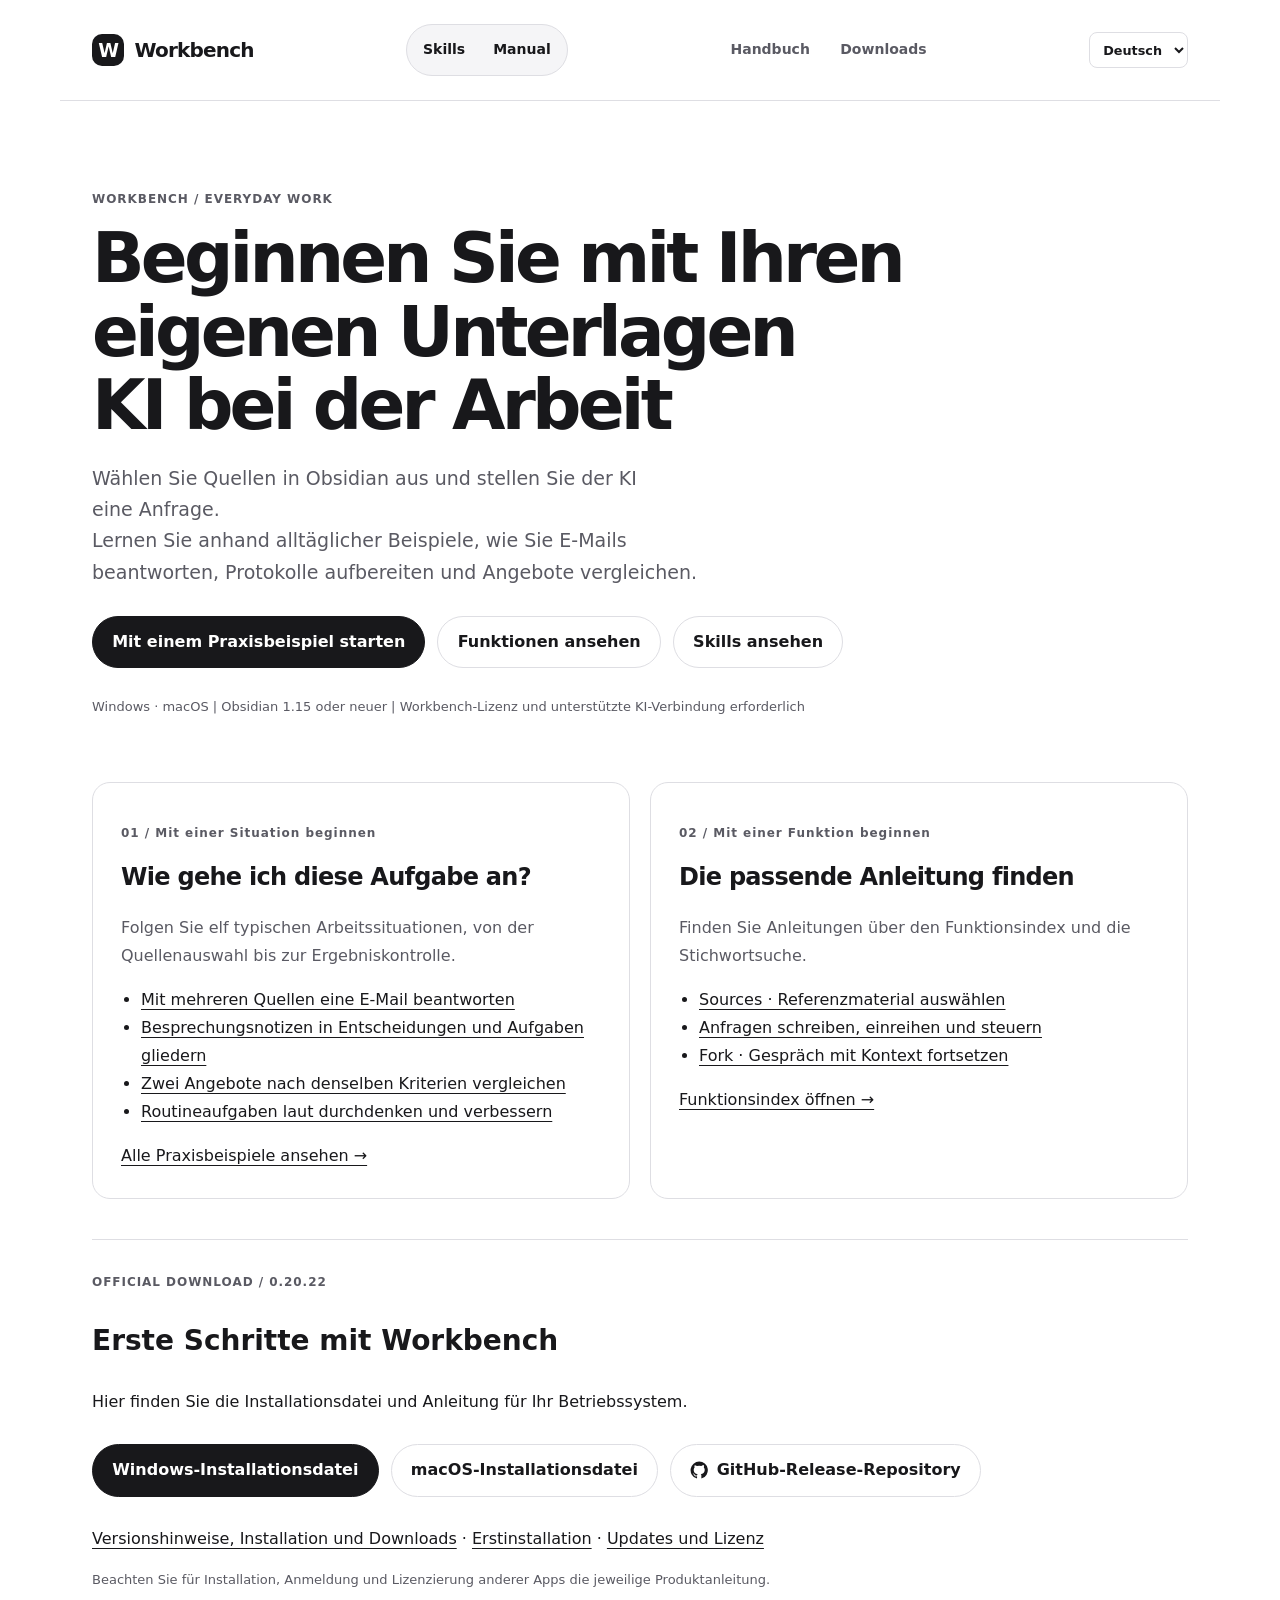
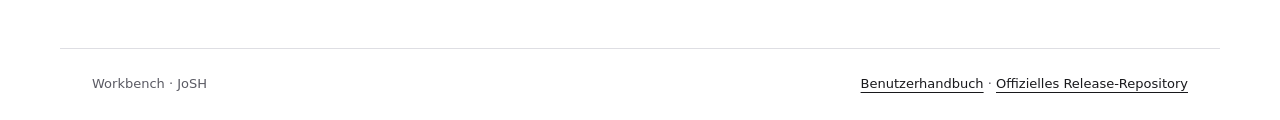
==== docs/de/index.html @ 153dd489 "Publish Workbench 0.20.22 website and manual" ====
<!doctype html>
<html lang="de"><head><meta charset="utf-8"><meta name="viewport" content="width=device-width,initial-scale=1"><meta name="description" content="Nutzen Sie KI mit Ihren eigenen Unterlagen. Entdecken Sie Praxisbeispiele, Funktionen und offizielle Downloads."><title>Workbench · Beginnen Sie mit Ihren eigenen Unterlagen KI bei der Arbeit</title>
<style>
:root{--ink:#20302e;--muted:#5b6d68;--green:#195f4d;--line:#dce5de;--paper:#fbfcf8}*{box-sizing:border-box}body{margin:0;background:var(--paper);color:var(--ink);font:16px/1.75 "Segoe UI","Malgun Gothic",sans-serif}a{color:var(--green);text-underline-offset:4px}header,main,footer{max-width:1160px;margin:auto;padding:24px 32px}header{display:flex;align-items:center;justify-content:space-between;border-bottom:1px solid var(--line)}.brand{text-decoration:none;font-weight:750;color:var(--ink);font-size:21px}.brand span{display:inline-grid;place-items:center;background:var(--green);color:white;width:38px;height:38px;border-radius:11px;margin-right:12px}nav{display:flex;gap:24px;font-size:14px}.hero{padding:66px 0 42px;max-width:850px}.eyebrow{font-size:12px;letter-spacing:.12em;color:var(--green);font-weight:700}h1{font-size:clamp(36px,5vw,60px);letter-spacing:-.05em;line-height:1.24;margin:16px 0 22px}.lead{font-size:19px;color:var(--muted);max-width:650px}.actions{display:flex;gap:12px;flex-wrap:wrap;margin:28px 0}.button{display:inline-block;padding:12px 20px;border:1px solid var(--green);border-radius:8px;text-decoration:none;background:var(--green);color:#fff;font-weight:600}.button.secondary{background:white;color:var(--green)}.grid{display:grid;grid-template-columns:1fr 1fr;gap:20px;margin:24px 0 40px}.card{border:1px solid var(--line);background:white;border-radius:12px;padding:28px}.card h2{font-size:24px;margin:8px 0 12px}.card p{color:var(--muted)}.card ul{padding-left:20px}section{scroll-margin-top:24px}#download{border-top:1px solid var(--line);padding:20px 0}#download h2{font-size:28px}.note{border-left:3px solid #d3a64b;background:#fbf6e9;padding:16px 20px;font-size:14px;margin-top:32px}.quiet,footer{font-size:13px;color:var(--muted)}footer{border-top:1px solid var(--line);display:flex;justify-content:space-between;gap:20px;flex-wrap:wrap}:focus-visible{outline:3px solid #c28822;outline-offset:4px}@media(max-width:650px){header,main,footer{padding:20px}header{flex-wrap:wrap;row-gap:12px}nav{gap:12px;flex-wrap:wrap}.hero{padding:36px 0 16px}.grid{grid-template-columns:1fr}.lead{font-size:17px}.card{padding:24px}}
</style><style data-aw-theme>/* Shared Workbench identity. Keep the product and manual usable without web fonts. */
:root {
  --aw-ink: #18181b;
  --aw-muted: #5a5a63;
  --aw-line: #dedee3;
  --aw-surface: #f5f5f7;
  --aw-accent: #eae6fc;
  --aw-focus: #6445bb;
  --aw-type: Inter, "Segoe UI", "Malgun Gothic", system-ui, sans-serif;
  --aw-radius: 18px;
  --ink: var(--aw-ink);
  --muted: var(--aw-muted);
  --line: var(--aw-line);
  --green: var(--aw-ink);
  --soft: var(--aw-surface);
  --paper: #fff;
  font-family: var(--aw-type);
  color: var(--aw-ink);
  background: white;
}
body { background: white; color: var(--aw-ink); font-family: var(--aw-type); }
:focus-visible { outline: 3px solid var(--aw-focus); outline-offset: 3px; }
header { background: white; color: var(--aw-ink); border-bottom: 1px solid var(--aw-line); }
header a, header .brand, .brand { color: var(--aw-ink); }
.brand, header .brand { display: inline-flex; align-items: center; gap: .65rem; font-size: 1.25rem; font-weight: 720; letter-spacing: -.04em; text-decoration: none; }
.brand::before { content: none; }
.brand .aw-mark, .brand .logo, .brand > span[aria-hidden=true] {
  display: inline-grid; place-items: center; flex: none; width: 2rem; height: 2rem;
  border-radius: 10px; background: var(--aw-ink); color: #fff; margin: 0;
  font: 800 1.18rem/1 var(--aw-type); letter-spacing: -.08em;
}
header nav { align-items: center; gap: .3rem .6rem; }
header nav a, header > a:not(.brand) {
  color: var(--aw-muted); padding: .36rem .65rem; border-radius: 999px;
  font-size: .875rem; line-height: 1.4; font-weight: 600; text-decoration: none;
}
header nav a:hover, header > a:not(.brand):hover, header nav [aria-current=page] { color: var(--aw-ink); background: var(--aw-surface); }
.hero h1, .intro h1 {
  color: var(--aw-ink); font-size: clamp(2.65rem, 5.4vw, 4.7rem); line-height: 1.07;
  font-weight: 730; letter-spacing: -.055em; text-wrap: balance; overflow-wrap: break-word;
}
input[type=search], .searchbox input { background: var(--aw-surface); border: 1px solid var(--aw-line); border-radius: 999px; color: var(--aw-ink); padding: .8rem 1.2rem; }
@media (max-width: 700px) {
  header { flex-wrap: wrap; row-gap: .55rem; }
  header nav { flex-wrap: wrap; gap: .15rem .3rem; }
  header nav a { padding: .3rem .45rem; font-size: .8rem; }
}

.hero { padding-block: clamp(1.5rem, 4vw, 3.8rem) clamp(1rem, 2vw, 2rem); }
.hero h1 { margin-block: .7rem 1.2rem; }
.hero .lead { line-height: 1.65; text-wrap: pretty; }
.eyebrow { color: var(--aw-muted); letter-spacing: .08em; }
.header-links { gap: .2rem .45rem; }
.header-links [aria-current=page] { background: var(--aw-ink); color: #fff; }
.button, .tabs button, .flow a, .copy { border-radius: 999px; }
.button { padding: .7rem 1.2rem; }
.button.secondary, .copy, .prompt { border-color: var(--aw-line); }
.button.secondary:hover, .tabs button[aria-pressed=false]:hover { background: var(--aw-surface); }
.flow a { color: var(--aw-ink); }
.flow a[aria-current=step] { background: var(--aw-accent); font-weight: 700; }
.flow a:hover { text-decoration: underline; }
.stage-guide { scroll-margin-top: var(--site-header-height, 72px); border-left: 3px solid var(--aw-accent); padding: 0 16px; margin: 16px 0 28px; }
.stage-guide h2 { font-size: 18px; margin: 0; }
.stage-guide p { margin: 4px 0; }
.stage-guide ul { margin: 4px 0; padding-left: 20px; }
.release-repository { display: inline-flex; align-items: center; gap: .5em; }
.release-repository svg { width: 1.15em; height: 1.15em; fill: currentColor; }
.card { border-radius: var(--aw-radius); }
a.card:hover { border-color: #a7a7b1; background: var(--aw-surface); transform: none; }
.card .arrow { color: var(--aw-muted); }
.card h2, .card h3 { letter-spacing: -.03em; }
aside { background: #fafafa; }
aside a { color: var(--aw-ink); }
@media (min-width: 701px) and (max-width: 1100px) { header { flex-wrap: wrap; gap: .5rem; } }
@media (max-width: 700px) { header .header-links { gap: .15rem; width: auto; } }

header .site-switch {
  display: inline-flex;
  width: fit-content;
  gap: .15rem;
  padding: .2rem;
  border: 1px solid var(--aw-line);
  border-radius: 999px;
  background: var(--aw-surface);
}
header .site-switch a {
  display: inline-flex;
  align-items: center;
  min-height: 2.75rem;
  padding: .35rem .8rem;
  color: var(--aw-ink);
  white-space: nowrap;
}
header .site-switch a:hover { background: #fff; }
header .site-switch a[aria-current] { background: var(--aw-ink); color: #fff; }
@media (max-width: 700px) {
  header .site-switch a { padding-inline: .68rem; }
}
@media (max-width: 700px) {
  header .site-switch { flex-shrink: 0; }
}

@media screen {
  header { position: sticky; top: 0; z-index: 5; }
  aside .sticky { top: calc(var(--site-header-height, 4.5rem) + 1rem); }
  html { scroll-padding-top: var(--site-header-height, 4.5rem); }
}

.site-language {
  width: auto; max-width: 8rem; min-height: 2.25rem; font: 600 .8rem var(--aw-type);
  padding: .3rem .55rem; border: 1px solid var(--aw-line); border-radius: 8px;
  background: white; color: var(--aw-ink);
}
</style></head><body>
<header><a class="brand" href="/"><span aria-hidden="true">W</span>Workbench</a><nav class="site-switch" aria-label="Workbench sites"><a href="https://skills.adroit-workbench.pages.dev/">Skills</a><a href="/manual/de/">Manual</a></nav><nav aria-label="Hauptmenü"><a href="/manual/de/">Handbuch</a><a href="#download">Downloads</a></nav><select id="site-language" class="site-language" aria-label="Sprache"><option value="en" lang="en">English</option><option value="ko" lang="ko">한국어</option><option value="de" lang="de" selected>Deutsch</option></select></header>
<main><section class="hero"><p class="eyebrow">WORKBENCH / EVERYDAY WORK</p><h1>Beginnen Sie mit Ihren eigenen Unterlagen<br>KI bei der Arbeit</h1><p class="lead">Wählen Sie Quellen in Obsidian aus und stellen Sie der KI eine Anfrage.<br>Lernen Sie anhand alltäglicher Beispiele, wie Sie E-Mails beantworten, Protokolle aufbereiten und Angebote vergleichen.</p><div class="actions"><a class="button" href="/manual/de/#cases">Mit einem Praxisbeispiel starten</a><a class="button secondary" href="/manual/de/#INDEX">Funktionen ansehen</a><a class="button secondary" href="https://skills.adroit-workbench.pages.dev/">Skills ansehen</a></div><p class="quiet">Windows · macOS | Obsidian 1.15 oder neuer | Workbench-Lizenz und unterstützte KI-Verbindung erforderlich</p></section>
<div class="grid"><section class="card"><p class="eyebrow">01 / Mit einer Situation beginnen</p><h2>Wie gehe ich diese Aufgabe an?</h2><p>Folgen Sie elf typischen Arbeitssituationen, von der Quellenauswahl bis zur Ergebniskontrolle.</p><ul><li><a href="/manual/de/#UC01">Mit mehreren Quellen eine E-Mail beantworten</a></li><li><a href="/manual/de/#UC02">Besprechungsnotizen in Entscheidungen und Aufgaben gliedern</a></li><li><a href="/manual/de/#UC03">Zwei Angebote nach denselben Kriterien vergleichen</a></li><li><a href="/manual/de/#UC11">Routineaufgaben laut durchdenken und verbessern</a></li></ul><a href="/manual/de/#cases">Alle Praxisbeispiele ansehen →</a></section><section class="card"><p class="eyebrow">02 / Mit einer Funktion beginnen</p><h2>Die passende Anleitung finden</h2><p>Finden Sie Anleitungen über den Funktionsindex und die Stichwortsuche.</p><ul><li><a href="/manual/de/#F02">Sources · Referenzmaterial auswählen</a></li><li><a href="/manual/de/#F04">Anfragen schreiben, einreihen und steuern</a></li><li><a href="/manual/de/#F10">Fork · Gespräch mit Kontext fortsetzen</a></li></ul><a href="/manual/de/#INDEX">Funktionsindex öffnen →</a></section></div>
<section id="download"><p class="eyebrow">OFFICIAL DOWNLOAD / 0.20.22</p><h2>Erste Schritte mit Workbench</h2><p>Hier finden Sie die Installationsdatei und Anleitung für Ihr Betriebssystem.</p><div class="actions"><a class="button" href="https://github.com/adroit-workbench/workbench-releases/releases/download/v0.20.22/Workbench-0.20.22-Windows-x64-Setup.exe">Windows-Installationsdatei</a><a class="button secondary" href="https://github.com/adroit-workbench/workbench-releases/releases/download/v0.20.22/Workbench-0.20.22-macOS-universal.zip">macOS-Installationsdatei</a><a class="button secondary release-repository" href="https://github.com/adroit-workbench/workbench-releases"><svg viewBox="0 0 24 24" aria-hidden="true" focusable="false"><path d="M12 .75a11.25 11.25 0 0 0-3.56 21.92c.56.1.77-.24.77-.54v-2.09c-3.13.68-3.79-1.33-3.79-1.33-.51-1.3-1.25-1.64-1.25-1.64-1.02-.7.08-.69.08-.69 1.13.08 1.73 1.16 1.73 1.16 1.01 1.72 2.64 1.22 3.29.93.1-.73.39-1.22.71-1.5-2.5-.28-5.13-1.25-5.13-5.56 0-1.23.44-2.23 1.16-3.02-.12-.29-.5-1.43.11-2.98 0 0 .95-.3 3.09 1.15a10.7 10.7 0 0 1 5.62 0c2.15-1.46 3.09-1.15 3.09-1.15.62 1.55.23 2.69.11 2.98.72.79 1.16 1.79 1.16 3.02 0 4.32-2.63 5.27-5.14 5.55.4.35.76 1.04.76 2.1v3.07c0 .3.2.65.78.54A11.25 11.25 0 0 0 12 .75Z"/></svg>GitHub-Release-Repository</a></div><p><a href="https://github.com/adroit-workbench/workbench-releases/releases/tag/v0.20.22">Versionshinweise, Installation und Downloads</a> · <a href="/manual/de/#F01">Erstinstallation</a> · <a href="/manual/de/#F19">Updates und Lizenz</a></p><p class="quiet">Beachten Sie für Installation, Anmeldung und Lizenzierung anderer Apps die jeweilige Produktanleitung.</p></section>
</main>
<footer><span>Workbench · JoSH</span><span><a href="/manual/de/">Benutzerhandbuch</a> · <a href="https://github.com/adroit-workbench/workbench-releases">Offizielles Release-Repository</a></span></footer><script data-site-switch>const siteHeader = document.querySelector('header');
new ResizeObserver(() => {
  document.documentElement.style.setProperty('--site-header-height', siteHeader.offsetHeight + 'px');
}).observe(siteHeader);

const languageMenu = document.querySelector('#site-language');
const manualPaths = {en: '/manual/', ko: '/manual/ko/', de: '/manual/de/'};
const homePaths = {en: '/', ko: '/ko/', de: '/de/'};
const isManual = location.pathname.startsWith('/manual/');
languageMenu.addEventListener('change', () => {
  const paths = isManual ? manualPaths : homePaths;
  if (Object.hasOwn(paths, languageMenu.value)) location.assign(paths[languageMenu.value] + location.hash);
});

const atlasOrigin = 'https://skills.adroit-workbench.pages.dev';
const language = document.documentElement.lang;
for (const link of document.querySelectorAll('a[href]')) {
  const destination = new URL(link.href, location.origin);
  if (destination.origin !== atlasOrigin) continue;
  const fragment = new URLSearchParams(destination.hash.slice(1));
  fragment.set('lang', language);

  const updateLink = () => {
    if (isManual) {
      const position = new URL(manualPaths[language] + location.hash, location.origin);
      position.searchParams.set('resumeScroll', Math.max(0, Math.round(window.scrollY)));
      fragment.set('manual', position.pathname + position.search + position.hash);
    } else {
      fragment.set('manual', manualPaths[language] + '?resumeScroll=0');
    }
    destination.hash = fragment.toString();
    link.href = destination.href;
  };
  updateLink();
  link.addEventListener('click', updateLink);
  link.addEventListener('contextmenu', updateLink);
  link.addEventListener('auxclick', updateLink);
}
const resumeUrl = new URL(location.href);
const resumeScroll = resumeUrl.searchParams.get('resumeScroll');
if (resumeScroll !== null && /^\d{1,7}$/.test(resumeScroll)) {
  history.scrollRestoration = 'manual';
  window.addEventListener('load', () => requestAnimationFrame(() => {
    window.scrollTo(0, Number(resumeScroll));
    resumeUrl.searchParams.delete('resumeScroll');
    history.replaceState(history.state, '', resumeUrl);
  }), {once: true});
}
</script></body></html>
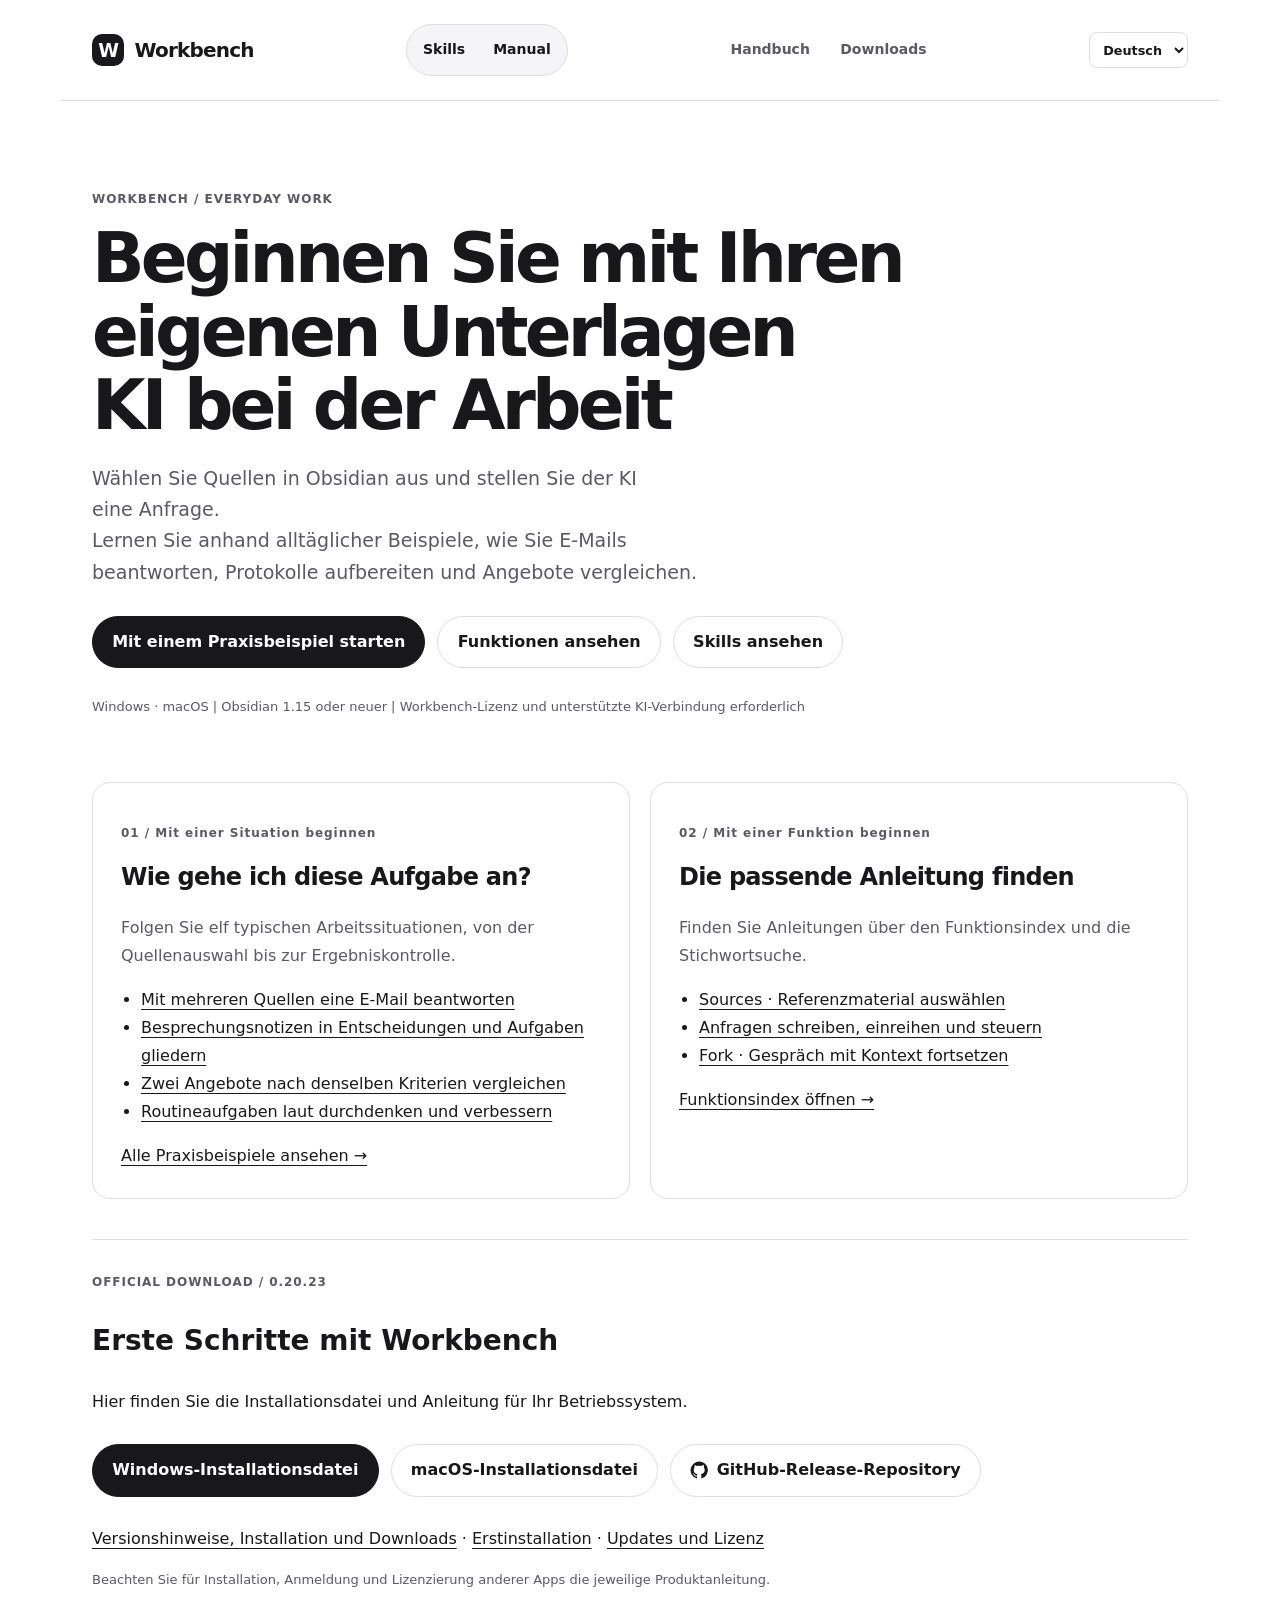
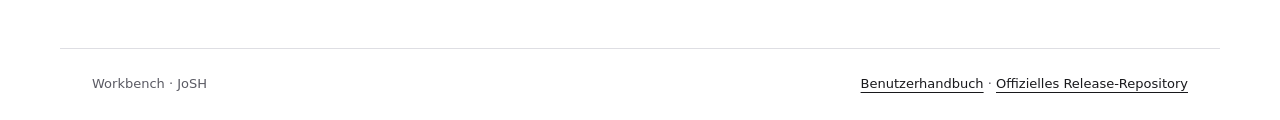
==== commit ca3b0e77: "Publish Workbench 0.20.23 website and manual" ====
--- a/docs/de/index.html
+++ b/docs/de/index.html
@@ -119,7 +119,7 @@
 <header><a class="brand" href="/"><span aria-hidden="true">W</span>Workbench</a><nav class="site-switch" aria-label="Workbench sites"><a href="https://skills.adroit-workbench.pages.dev/">Skills</a><a href="/manual/de/">Manual</a></nav><nav aria-label="Hauptmenü"><a href="/manual/de/">Handbuch</a><a href="#download">Downloads</a></nav><select id="site-language" class="site-language" aria-label="Sprache"><option value="en" lang="en">English</option><option value="ko" lang="ko">한국어</option><option value="de" lang="de" selected>Deutsch</option></select></header>
 <main><section class="hero"><p class="eyebrow">WORKBENCH / EVERYDAY WORK</p><h1>Beginnen Sie mit Ihren eigenen Unterlagen<br>KI bei der Arbeit</h1><p class="lead">Wählen Sie Quellen in Obsidian aus und stellen Sie der KI eine Anfrage.<br>Lernen Sie anhand alltäglicher Beispiele, wie Sie E-Mails beantworten, Protokolle aufbereiten und Angebote vergleichen.</p><div class="actions"><a class="button" href="/manual/de/#cases">Mit einem Praxisbeispiel starten</a><a class="button secondary" href="/manual/de/#INDEX">Funktionen ansehen</a><a class="button secondary" href="https://skills.adroit-workbench.pages.dev/">Skills ansehen</a></div><p class="quiet">Windows · macOS | Obsidian 1.15 oder neuer | Workbench-Lizenz und unterstützte KI-Verbindung erforderlich</p></section>
 <div class="grid"><section class="card"><p class="eyebrow">01 / Mit einer Situation beginnen</p><h2>Wie gehe ich diese Aufgabe an?</h2><p>Folgen Sie elf typischen Arbeitssituationen, von der Quellenauswahl bis zur Ergebniskontrolle.</p><ul><li><a href="/manual/de/#UC01">Mit mehreren Quellen eine E-Mail beantworten</a></li><li><a href="/manual/de/#UC02">Besprechungsnotizen in Entscheidungen und Aufgaben gliedern</a></li><li><a href="/manual/de/#UC03">Zwei Angebote nach denselben Kriterien vergleichen</a></li><li><a href="/manual/de/#UC11">Routineaufgaben laut durchdenken und verbessern</a></li></ul><a href="/manual/de/#cases">Alle Praxisbeispiele ansehen →</a></section><section class="card"><p class="eyebrow">02 / Mit einer Funktion beginnen</p><h2>Die passende Anleitung finden</h2><p>Finden Sie Anleitungen über den Funktionsindex und die Stichwortsuche.</p><ul><li><a href="/manual/de/#F02">Sources · Referenzmaterial auswählen</a></li><li><a href="/manual/de/#F04">Anfragen schreiben, einreihen und steuern</a></li><li><a href="/manual/de/#F10">Fork · Gespräch mit Kontext fortsetzen</a></li></ul><a href="/manual/de/#INDEX">Funktionsindex öffnen →</a></section></div>
-<section id="download"><p class="eyebrow">OFFICIAL DOWNLOAD / 0.20.22</p><h2>Erste Schritte mit Workbench</h2><p>Hier finden Sie die Installationsdatei und Anleitung für Ihr Betriebssystem.</p><div class="actions"><a class="button" href="https://github.com/adroit-workbench/workbench-releases/releases/download/v0.20.22/Workbench-0.20.22-Windows-x64-Setup.exe">Windows-Installationsdatei</a><a class="button secondary" href="https://github.com/adroit-workbench/workbench-releases/releases/download/v0.20.22/Workbench-0.20.22-macOS-universal.zip">macOS-Installationsdatei</a><a class="button secondary release-repository" href="https://github.com/adroit-workbench/workbench-releases"><svg viewBox="0 0 24 24" aria-hidden="true" focusable="false"><path d="M12 .75a11.25 11.25 0 0 0-3.56 21.92c.56.1.77-.24.77-.54v-2.09c-3.13.68-3.79-1.33-3.79-1.33-.51-1.3-1.25-1.64-1.25-1.64-1.02-.7.08-.69.08-.69 1.13.08 1.73 1.16 1.73 1.16 1.01 1.72 2.64 1.22 3.29.93.1-.73.39-1.22.71-1.5-2.5-.28-5.13-1.25-5.13-5.56 0-1.23.44-2.23 1.16-3.02-.12-.29-.5-1.43.11-2.98 0 0 .95-.3 3.09 1.15a10.7 10.7 0 0 1 5.62 0c2.15-1.46 3.09-1.15 3.09-1.15.62 1.55.23 2.69.11 2.98.72.79 1.16 1.79 1.16 3.02 0 4.32-2.63 5.27-5.14 5.55.4.35.76 1.04.76 2.1v3.07c0 .3.2.65.78.54A11.25 11.25 0 0 0 12 .75Z"/></svg>GitHub-Release-Repository</a></div><p><a href="https://github.com/adroit-workbench/workbench-releases/releases/tag/v0.20.22">Versionshinweise, Installation und Downloads</a> · <a href="/manual/de/#F01">Erstinstallation</a> · <a href="/manual/de/#F19">Updates und Lizenz</a></p><p class="quiet">Beachten Sie für Installation, Anmeldung und Lizenzierung anderer Apps die jeweilige Produktanleitung.</p></section>
+<section id="download"><p class="eyebrow">OFFICIAL DOWNLOAD / 0.20.23</p><h2>Erste Schritte mit Workbench</h2><p>Hier finden Sie die Installationsdatei und Anleitung für Ihr Betriebssystem.</p><div class="actions"><a class="button" href="https://github.com/adroit-workbench/workbench-releases/releases/download/v0.20.23/Workbench-0.20.23-Windows-x64-Setup.exe">Windows-Installationsdatei</a><a class="button secondary" href="https://github.com/adroit-workbench/workbench-releases/releases/download/v0.20.23/Workbench-0.20.23-macOS-universal.zip">macOS-Installationsdatei</a><a class="button secondary release-repository" href="https://github.com/adroit-workbench/workbench-releases"><svg viewBox="0 0 24 24" aria-hidden="true" focusable="false"><path d="M12 .75a11.25 11.25 0 0 0-3.56 21.92c.56.1.77-.24.77-.54v-2.09c-3.13.68-3.79-1.33-3.79-1.33-.51-1.3-1.25-1.64-1.25-1.64-1.02-.7.08-.69.08-.69 1.13.08 1.73 1.16 1.73 1.16 1.01 1.72 2.64 1.22 3.29.93.1-.73.39-1.22.71-1.5-2.5-.28-5.13-1.25-5.13-5.56 0-1.23.44-2.23 1.16-3.02-.12-.29-.5-1.43.11-2.98 0 0 .95-.3 3.09 1.15a10.7 10.7 0 0 1 5.62 0c2.15-1.46 3.09-1.15 3.09-1.15.62 1.55.23 2.69.11 2.98.72.79 1.16 1.79 1.16 3.02 0 4.32-2.63 5.27-5.14 5.55.4.35.76 1.04.76 2.1v3.07c0 .3.2.65.78.54A11.25 11.25 0 0 0 12 .75Z"/></svg>GitHub-Release-Repository</a></div><p><a href="https://github.com/adroit-workbench/workbench-releases/releases/tag/v0.20.23">Versionshinweise, Installation und Downloads</a> · <a href="/manual/de/#F01">Erstinstallation</a> · <a href="/manual/de/#F19">Updates und Lizenz</a></p><p class="quiet">Beachten Sie für Installation, Anmeldung und Lizenzierung anderer Apps die jeweilige Produktanleitung.</p></section>
 </main>
 <footer><span>Workbench · JoSH</span><span><a href="/manual/de/">Benutzerhandbuch</a> · <a href="https://github.com/adroit-workbench/workbench-releases">Offizielles Release-Repository</a></span></footer><script data-site-switch>const siteHeader = document.querySelector('header');
 new ResizeObserver(() => {
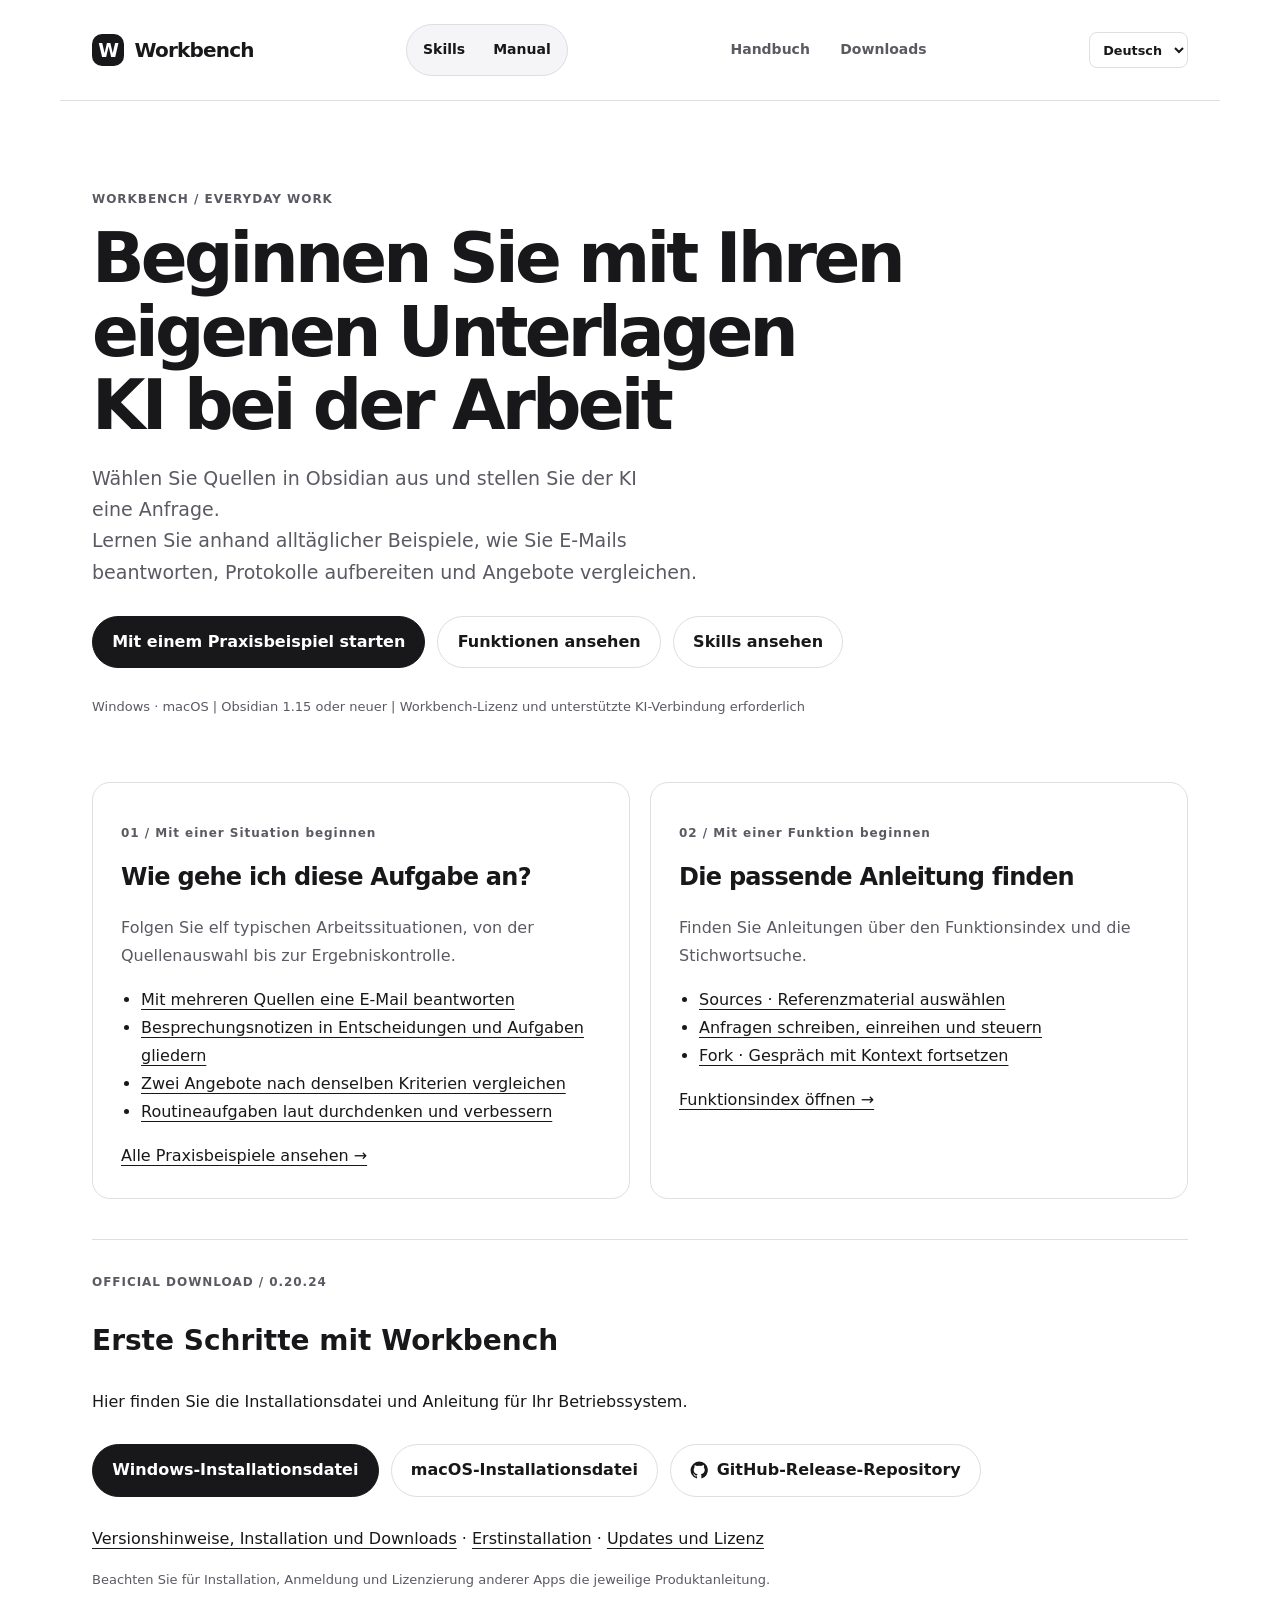
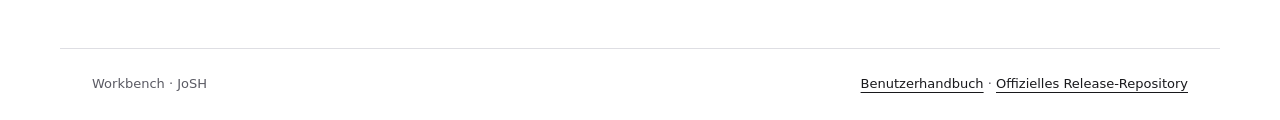
==== commit 7dcb9cce: "Publish Workbench 0.20.24 website and manual" ====
--- a/docs/de/index.html
+++ b/docs/de/index.html
@@ -119,7 +119,7 @@
 <header><a class="brand" href="/"><span aria-hidden="true">W</span>Workbench</a><nav class="site-switch" aria-label="Workbench sites"><a href="https://skills.adroit-workbench.pages.dev/">Skills</a><a href="/manual/de/">Manual</a></nav><nav aria-label="Hauptmenü"><a href="/manual/de/">Handbuch</a><a href="#download">Downloads</a></nav><select id="site-language" class="site-language" aria-label="Sprache"><option value="en" lang="en">English</option><option value="ko" lang="ko">한국어</option><option value="de" lang="de" selected>Deutsch</option></select></header>
 <main><section class="hero"><p class="eyebrow">WORKBENCH / EVERYDAY WORK</p><h1>Beginnen Sie mit Ihren eigenen Unterlagen<br>KI bei der Arbeit</h1><p class="lead">Wählen Sie Quellen in Obsidian aus und stellen Sie der KI eine Anfrage.<br>Lernen Sie anhand alltäglicher Beispiele, wie Sie E-Mails beantworten, Protokolle aufbereiten und Angebote vergleichen.</p><div class="actions"><a class="button" href="/manual/de/#cases">Mit einem Praxisbeispiel starten</a><a class="button secondary" href="/manual/de/#INDEX">Funktionen ansehen</a><a class="button secondary" href="https://skills.adroit-workbench.pages.dev/">Skills ansehen</a></div><p class="quiet">Windows · macOS | Obsidian 1.15 oder neuer | Workbench-Lizenz und unterstützte KI-Verbindung erforderlich</p></section>
 <div class="grid"><section class="card"><p class="eyebrow">01 / Mit einer Situation beginnen</p><h2>Wie gehe ich diese Aufgabe an?</h2><p>Folgen Sie elf typischen Arbeitssituationen, von der Quellenauswahl bis zur Ergebniskontrolle.</p><ul><li><a href="/manual/de/#UC01">Mit mehreren Quellen eine E-Mail beantworten</a></li><li><a href="/manual/de/#UC02">Besprechungsnotizen in Entscheidungen und Aufgaben gliedern</a></li><li><a href="/manual/de/#UC03">Zwei Angebote nach denselben Kriterien vergleichen</a></li><li><a href="/manual/de/#UC11">Routineaufgaben laut durchdenken und verbessern</a></li></ul><a href="/manual/de/#cases">Alle Praxisbeispiele ansehen →</a></section><section class="card"><p class="eyebrow">02 / Mit einer Funktion beginnen</p><h2>Die passende Anleitung finden</h2><p>Finden Sie Anleitungen über den Funktionsindex und die Stichwortsuche.</p><ul><li><a href="/manual/de/#F02">Sources · Referenzmaterial auswählen</a></li><li><a href="/manual/de/#F04">Anfragen schreiben, einreihen und steuern</a></li><li><a href="/manual/de/#F10">Fork · Gespräch mit Kontext fortsetzen</a></li></ul><a href="/manual/de/#INDEX">Funktionsindex öffnen →</a></section></div>
-<section id="download"><p class="eyebrow">OFFICIAL DOWNLOAD / 0.20.23</p><h2>Erste Schritte mit Workbench</h2><p>Hier finden Sie die Installationsdatei und Anleitung für Ihr Betriebssystem.</p><div class="actions"><a class="button" href="https://github.com/adroit-workbench/workbench-releases/releases/download/v0.20.23/Workbench-0.20.23-Windows-x64-Setup.exe">Windows-Installationsdatei</a><a class="button secondary" href="https://github.com/adroit-workbench/workbench-releases/releases/download/v0.20.23/Workbench-0.20.23-macOS-universal.zip">macOS-Installationsdatei</a><a class="button secondary release-repository" href="https://github.com/adroit-workbench/workbench-releases"><svg viewBox="0 0 24 24" aria-hidden="true" focusable="false"><path d="M12 .75a11.25 11.25 0 0 0-3.56 21.92c.56.1.77-.24.77-.54v-2.09c-3.13.68-3.79-1.33-3.79-1.33-.51-1.3-1.25-1.64-1.25-1.64-1.02-.7.08-.69.08-.69 1.13.08 1.73 1.16 1.73 1.16 1.01 1.72 2.64 1.22 3.29.93.1-.73.39-1.22.71-1.5-2.5-.28-5.13-1.25-5.13-5.56 0-1.23.44-2.23 1.16-3.02-.12-.29-.5-1.43.11-2.98 0 0 .95-.3 3.09 1.15a10.7 10.7 0 0 1 5.62 0c2.15-1.46 3.09-1.15 3.09-1.15.62 1.55.23 2.69.11 2.98.72.79 1.16 1.79 1.16 3.02 0 4.32-2.63 5.27-5.14 5.55.4.35.76 1.04.76 2.1v3.07c0 .3.2.65.78.54A11.25 11.25 0 0 0 12 .75Z"/></svg>GitHub-Release-Repository</a></div><p><a href="https://github.com/adroit-workbench/workbench-releases/releases/tag/v0.20.23">Versionshinweise, Installation und Downloads</a> · <a href="/manual/de/#F01">Erstinstallation</a> · <a href="/manual/de/#F19">Updates und Lizenz</a></p><p class="quiet">Beachten Sie für Installation, Anmeldung und Lizenzierung anderer Apps die jeweilige Produktanleitung.</p></section>
+<section id="download"><p class="eyebrow">OFFICIAL DOWNLOAD / 0.20.24</p><h2>Erste Schritte mit Workbench</h2><p>Hier finden Sie die Installationsdatei und Anleitung für Ihr Betriebssystem.</p><div class="actions"><a class="button" href="https://github.com/adroit-workbench/workbench-releases/releases/download/v0.20.24/Workbench-0.20.24-Windows-x64-Setup.exe">Windows-Installationsdatei</a><a class="button secondary" href="https://github.com/adroit-workbench/workbench-releases/releases/download/v0.20.24/Workbench-0.20.24-macOS-universal.zip">macOS-Installationsdatei</a><a class="button secondary release-repository" href="https://github.com/adroit-workbench/workbench-releases"><svg viewBox="0 0 24 24" aria-hidden="true" focusable="false"><path d="M12 .75a11.25 11.25 0 0 0-3.56 21.92c.56.1.77-.24.77-.54v-2.09c-3.13.68-3.79-1.33-3.79-1.33-.51-1.3-1.25-1.64-1.25-1.64-1.02-.7.08-.69.08-.69 1.13.08 1.73 1.16 1.73 1.16 1.01 1.72 2.64 1.22 3.29.93.1-.73.39-1.22.71-1.5-2.5-.28-5.13-1.25-5.13-5.56 0-1.23.44-2.23 1.16-3.02-.12-.29-.5-1.43.11-2.98 0 0 .95-.3 3.09 1.15a10.7 10.7 0 0 1 5.62 0c2.15-1.46 3.09-1.15 3.09-1.15.62 1.55.23 2.69.11 2.98.72.79 1.16 1.79 1.16 3.02 0 4.32-2.63 5.27-5.14 5.55.4.35.76 1.04.76 2.1v3.07c0 .3.2.65.78.54A11.25 11.25 0 0 0 12 .75Z"/></svg>GitHub-Release-Repository</a></div><p><a href="https://github.com/adroit-workbench/workbench-releases/releases/tag/v0.20.24">Versionshinweise, Installation und Downloads</a> · <a href="/manual/de/#F01">Erstinstallation</a> · <a href="/manual/de/#F19">Updates und Lizenz</a></p><p class="quiet">Beachten Sie für Installation, Anmeldung und Lizenzierung anderer Apps die jeweilige Produktanleitung.</p></section>
 </main>
 <footer><span>Workbench · JoSH</span><span><a href="/manual/de/">Benutzerhandbuch</a> · <a href="https://github.com/adroit-workbench/workbench-releases">Offizielles Release-Repository</a></span></footer><script data-site-switch>const siteHeader = document.querySelector('header');
 new ResizeObserver(() => {
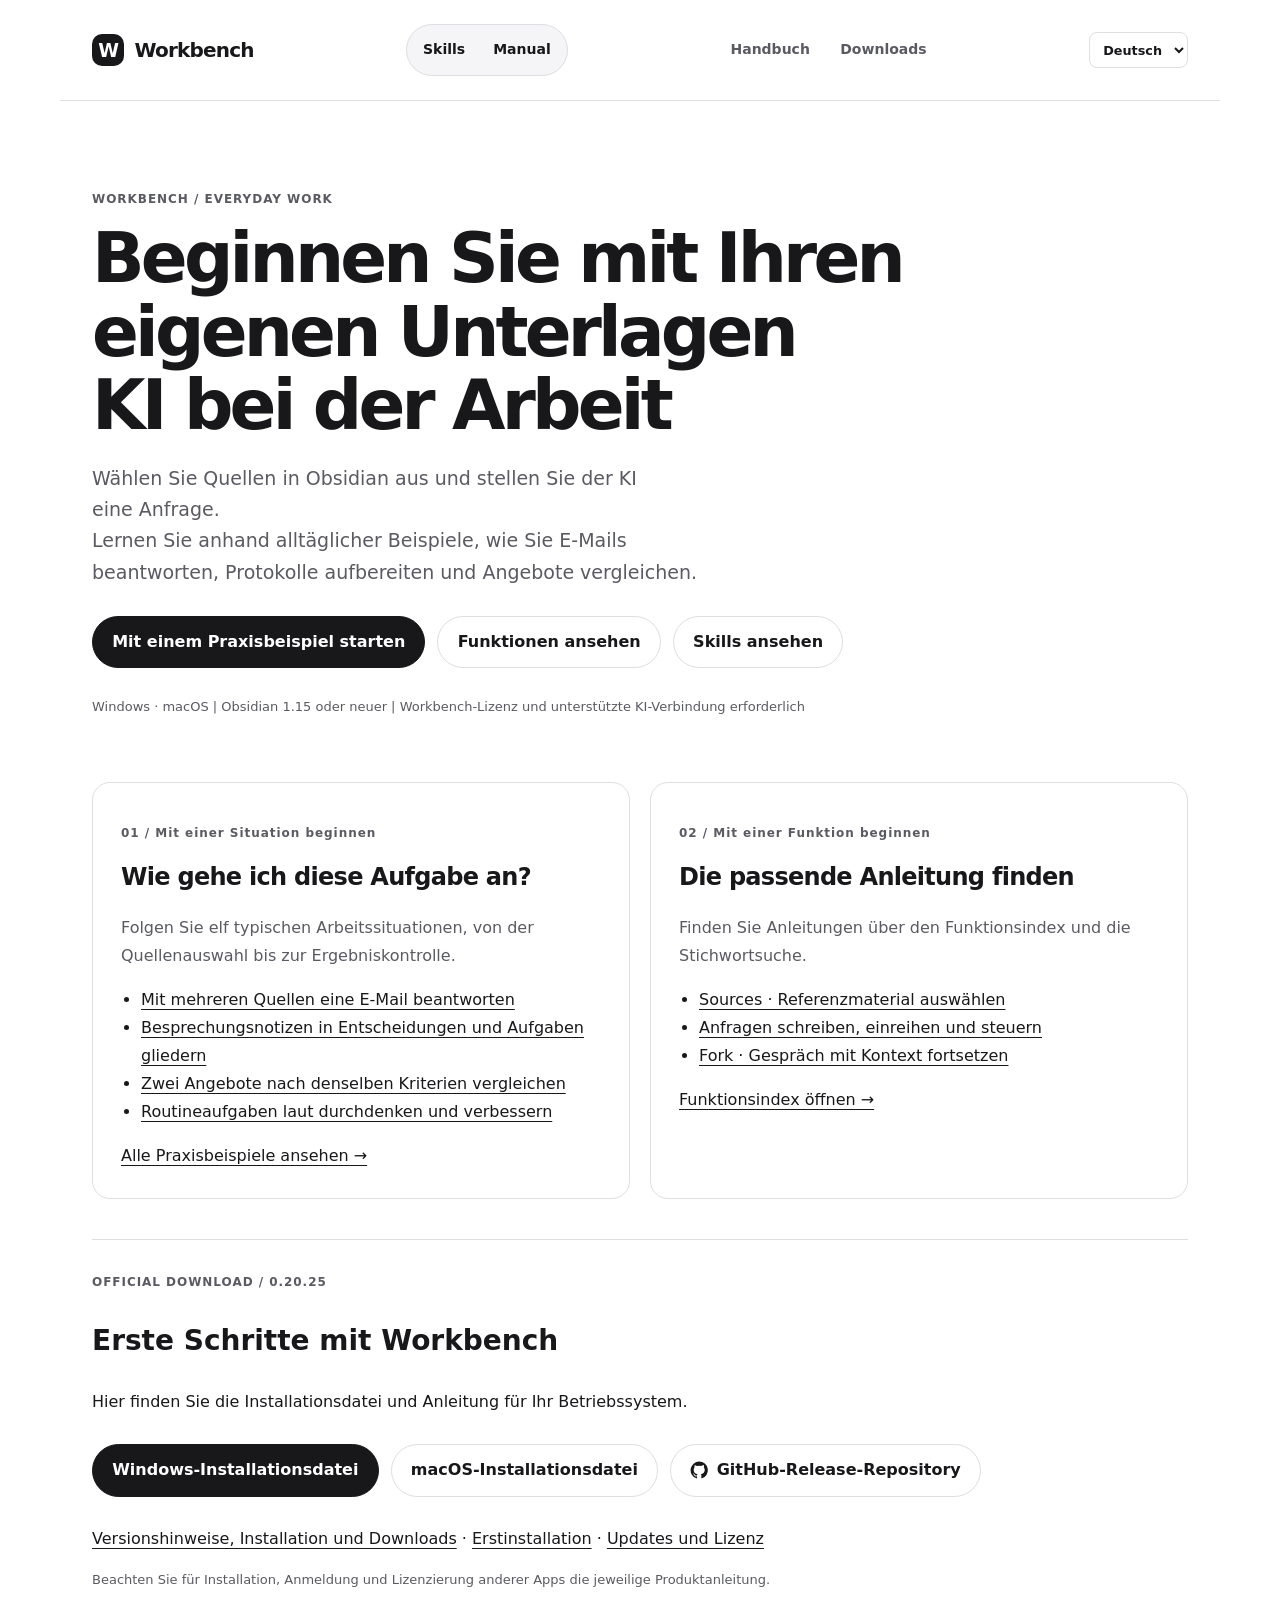
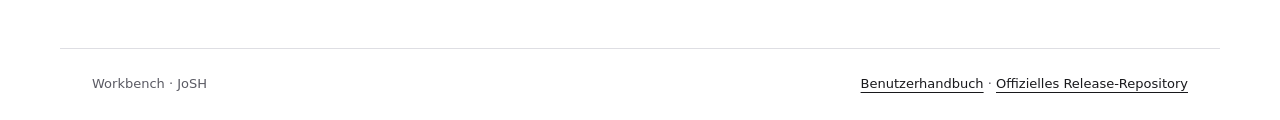
==== commit 699ed8fa: "Publish Workbench 0.20.25 website and manual" ====
--- a/docs/de/index.html
+++ b/docs/de/index.html
@@ -119,7 +119,7 @@
 <header><a class="brand" href="/"><span aria-hidden="true">W</span>Workbench</a><nav class="site-switch" aria-label="Workbench sites"><a href="https://skills.adroit-workbench.pages.dev/">Skills</a><a href="/manual/de/">Manual</a></nav><nav aria-label="Hauptmenü"><a href="/manual/de/">Handbuch</a><a href="#download">Downloads</a></nav><select id="site-language" class="site-language" aria-label="Sprache"><option value="en" lang="en">English</option><option value="ko" lang="ko">한국어</option><option value="de" lang="de" selected>Deutsch</option></select></header>
 <main><section class="hero"><p class="eyebrow">WORKBENCH / EVERYDAY WORK</p><h1>Beginnen Sie mit Ihren eigenen Unterlagen<br>KI bei der Arbeit</h1><p class="lead">Wählen Sie Quellen in Obsidian aus und stellen Sie der KI eine Anfrage.<br>Lernen Sie anhand alltäglicher Beispiele, wie Sie E-Mails beantworten, Protokolle aufbereiten und Angebote vergleichen.</p><div class="actions"><a class="button" href="/manual/de/#cases">Mit einem Praxisbeispiel starten</a><a class="button secondary" href="/manual/de/#INDEX">Funktionen ansehen</a><a class="button secondary" href="https://skills.adroit-workbench.pages.dev/">Skills ansehen</a></div><p class="quiet">Windows · macOS | Obsidian 1.15 oder neuer | Workbench-Lizenz und unterstützte KI-Verbindung erforderlich</p></section>
 <div class="grid"><section class="card"><p class="eyebrow">01 / Mit einer Situation beginnen</p><h2>Wie gehe ich diese Aufgabe an?</h2><p>Folgen Sie elf typischen Arbeitssituationen, von der Quellenauswahl bis zur Ergebniskontrolle.</p><ul><li><a href="/manual/de/#UC01">Mit mehreren Quellen eine E-Mail beantworten</a></li><li><a href="/manual/de/#UC02">Besprechungsnotizen in Entscheidungen und Aufgaben gliedern</a></li><li><a href="/manual/de/#UC03">Zwei Angebote nach denselben Kriterien vergleichen</a></li><li><a href="/manual/de/#UC11">Routineaufgaben laut durchdenken und verbessern</a></li></ul><a href="/manual/de/#cases">Alle Praxisbeispiele ansehen →</a></section><section class="card"><p class="eyebrow">02 / Mit einer Funktion beginnen</p><h2>Die passende Anleitung finden</h2><p>Finden Sie Anleitungen über den Funktionsindex und die Stichwortsuche.</p><ul><li><a href="/manual/de/#F02">Sources · Referenzmaterial auswählen</a></li><li><a href="/manual/de/#F04">Anfragen schreiben, einreihen und steuern</a></li><li><a href="/manual/de/#F10">Fork · Gespräch mit Kontext fortsetzen</a></li></ul><a href="/manual/de/#INDEX">Funktionsindex öffnen →</a></section></div>
-<section id="download"><p class="eyebrow">OFFICIAL DOWNLOAD / 0.20.24</p><h2>Erste Schritte mit Workbench</h2><p>Hier finden Sie die Installationsdatei und Anleitung für Ihr Betriebssystem.</p><div class="actions"><a class="button" href="https://github.com/adroit-workbench/workbench-releases/releases/download/v0.20.24/Workbench-0.20.24-Windows-x64-Setup.exe">Windows-Installationsdatei</a><a class="button secondary" href="https://github.com/adroit-workbench/workbench-releases/releases/download/v0.20.24/Workbench-0.20.24-macOS-universal.zip">macOS-Installationsdatei</a><a class="button secondary release-repository" href="https://github.com/adroit-workbench/workbench-releases"><svg viewBox="0 0 24 24" aria-hidden="true" focusable="false"><path d="M12 .75a11.25 11.25 0 0 0-3.56 21.92c.56.1.77-.24.77-.54v-2.09c-3.13.68-3.79-1.33-3.79-1.33-.51-1.3-1.25-1.64-1.25-1.64-1.02-.7.08-.69.08-.69 1.13.08 1.73 1.16 1.73 1.16 1.01 1.72 2.64 1.22 3.29.93.1-.73.39-1.22.71-1.5-2.5-.28-5.13-1.25-5.13-5.56 0-1.23.44-2.23 1.16-3.02-.12-.29-.5-1.43.11-2.98 0 0 .95-.3 3.09 1.15a10.7 10.7 0 0 1 5.62 0c2.15-1.46 3.09-1.15 3.09-1.15.62 1.55.23 2.69.11 2.98.72.79 1.16 1.79 1.16 3.02 0 4.32-2.63 5.27-5.14 5.55.4.35.76 1.04.76 2.1v3.07c0 .3.2.65.78.54A11.25 11.25 0 0 0 12 .75Z"/></svg>GitHub-Release-Repository</a></div><p><a href="https://github.com/adroit-workbench/workbench-releases/releases/tag/v0.20.24">Versionshinweise, Installation und Downloads</a> · <a href="/manual/de/#F01">Erstinstallation</a> · <a href="/manual/de/#F19">Updates und Lizenz</a></p><p class="quiet">Beachten Sie für Installation, Anmeldung und Lizenzierung anderer Apps die jeweilige Produktanleitung.</p></section>
+<section id="download"><p class="eyebrow">OFFICIAL DOWNLOAD / 0.20.25</p><h2>Erste Schritte mit Workbench</h2><p>Hier finden Sie die Installationsdatei und Anleitung für Ihr Betriebssystem.</p><div class="actions"><a class="button" href="https://github.com/adroit-workbench/workbench-releases/releases/download/v0.20.25/Workbench-0.20.25-Windows-x64-Setup.exe">Windows-Installationsdatei</a><a class="button secondary" href="https://github.com/adroit-workbench/workbench-releases/releases/download/v0.20.25/Workbench-0.20.25-macOS-universal.zip">macOS-Installationsdatei</a><a class="button secondary release-repository" href="https://github.com/adroit-workbench/workbench-releases"><svg viewBox="0 0 24 24" aria-hidden="true" focusable="false"><path d="M12 .75a11.25 11.25 0 0 0-3.56 21.92c.56.1.77-.24.77-.54v-2.09c-3.13.68-3.79-1.33-3.79-1.33-.51-1.3-1.25-1.64-1.25-1.64-1.02-.7.08-.69.08-.69 1.13.08 1.73 1.16 1.73 1.16 1.01 1.72 2.64 1.22 3.29.93.1-.73.39-1.22.71-1.5-2.5-.28-5.13-1.25-5.13-5.56 0-1.23.44-2.23 1.16-3.02-.12-.29-.5-1.43.11-2.98 0 0 .95-.3 3.09 1.15a10.7 10.7 0 0 1 5.62 0c2.15-1.46 3.09-1.15 3.09-1.15.62 1.55.23 2.69.11 2.98.72.79 1.16 1.79 1.16 3.02 0 4.32-2.63 5.27-5.14 5.55.4.35.76 1.04.76 2.1v3.07c0 .3.2.65.78.54A11.25 11.25 0 0 0 12 .75Z"/></svg>GitHub-Release-Repository</a></div><p><a href="https://github.com/adroit-workbench/workbench-releases/releases/tag/v0.20.25">Versionshinweise, Installation und Downloads</a> · <a href="/manual/de/#F01">Erstinstallation</a> · <a href="/manual/de/#F19">Updates und Lizenz</a></p><p class="quiet">Beachten Sie für Installation, Anmeldung und Lizenzierung anderer Apps die jeweilige Produktanleitung.</p></section>
 </main>
 <footer><span>Workbench · JoSH</span><span><a href="/manual/de/">Benutzerhandbuch</a> · <a href="https://github.com/adroit-workbench/workbench-releases">Offizielles Release-Repository</a></span></footer><script data-site-switch>const siteHeader = document.querySelector('header');
 new ResizeObserver(() => {
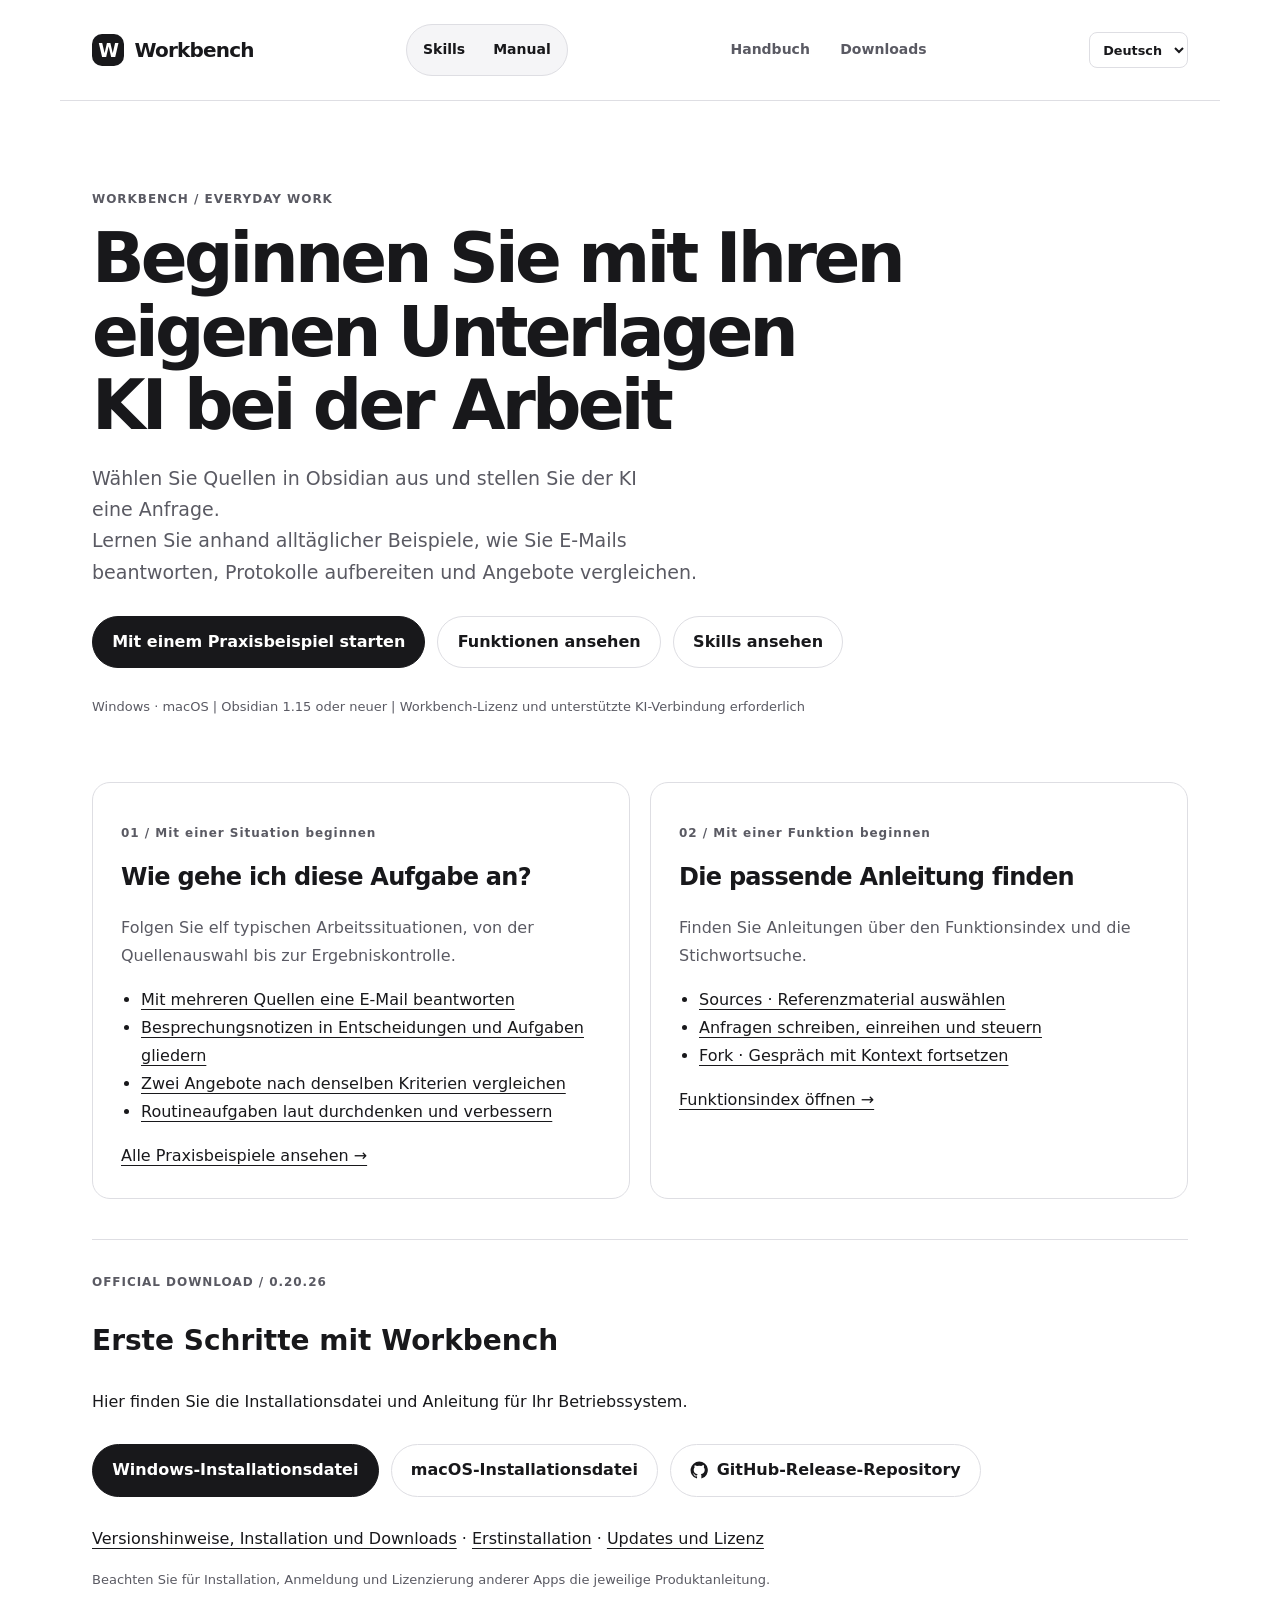
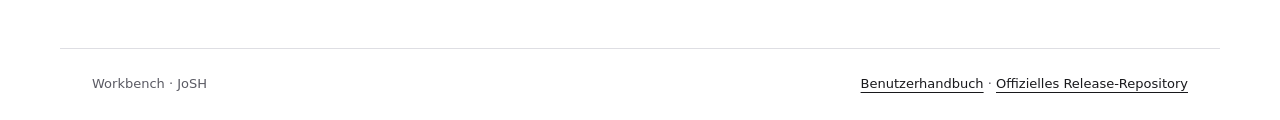
==== commit 4cc89f50: "Publish Workbench 0.20.26 website and manual" ====
--- a/docs/de/index.html
+++ b/docs/de/index.html
@@ -119,7 +119,7 @@
 <header><a class="brand" href="/"><span aria-hidden="true">W</span>Workbench</a><nav class="site-switch" aria-label="Workbench sites"><a href="https://skills.adroit-workbench.pages.dev/">Skills</a><a href="/manual/de/">Manual</a></nav><nav aria-label="Hauptmenü"><a href="/manual/de/">Handbuch</a><a href="#download">Downloads</a></nav><select id="site-language" class="site-language" aria-label="Sprache"><option value="en" lang="en">English</option><option value="ko" lang="ko">한국어</option><option value="de" lang="de" selected>Deutsch</option></select></header>
 <main><section class="hero"><p class="eyebrow">WORKBENCH / EVERYDAY WORK</p><h1>Beginnen Sie mit Ihren eigenen Unterlagen<br>KI bei der Arbeit</h1><p class="lead">Wählen Sie Quellen in Obsidian aus und stellen Sie der KI eine Anfrage.<br>Lernen Sie anhand alltäglicher Beispiele, wie Sie E-Mails beantworten, Protokolle aufbereiten und Angebote vergleichen.</p><div class="actions"><a class="button" href="/manual/de/#cases">Mit einem Praxisbeispiel starten</a><a class="button secondary" href="/manual/de/#INDEX">Funktionen ansehen</a><a class="button secondary" href="https://skills.adroit-workbench.pages.dev/">Skills ansehen</a></div><p class="quiet">Windows · macOS | Obsidian 1.15 oder neuer | Workbench-Lizenz und unterstützte KI-Verbindung erforderlich</p></section>
 <div class="grid"><section class="card"><p class="eyebrow">01 / Mit einer Situation beginnen</p><h2>Wie gehe ich diese Aufgabe an?</h2><p>Folgen Sie elf typischen Arbeitssituationen, von der Quellenauswahl bis zur Ergebniskontrolle.</p><ul><li><a href="/manual/de/#UC01">Mit mehreren Quellen eine E-Mail beantworten</a></li><li><a href="/manual/de/#UC02">Besprechungsnotizen in Entscheidungen und Aufgaben gliedern</a></li><li><a href="/manual/de/#UC03">Zwei Angebote nach denselben Kriterien vergleichen</a></li><li><a href="/manual/de/#UC11">Routineaufgaben laut durchdenken und verbessern</a></li></ul><a href="/manual/de/#cases">Alle Praxisbeispiele ansehen →</a></section><section class="card"><p class="eyebrow">02 / Mit einer Funktion beginnen</p><h2>Die passende Anleitung finden</h2><p>Finden Sie Anleitungen über den Funktionsindex und die Stichwortsuche.</p><ul><li><a href="/manual/de/#F02">Sources · Referenzmaterial auswählen</a></li><li><a href="/manual/de/#F04">Anfragen schreiben, einreihen und steuern</a></li><li><a href="/manual/de/#F10">Fork · Gespräch mit Kontext fortsetzen</a></li></ul><a href="/manual/de/#INDEX">Funktionsindex öffnen →</a></section></div>
-<section id="download"><p class="eyebrow">OFFICIAL DOWNLOAD / 0.20.25</p><h2>Erste Schritte mit Workbench</h2><p>Hier finden Sie die Installationsdatei und Anleitung für Ihr Betriebssystem.</p><div class="actions"><a class="button" href="https://github.com/adroit-workbench/workbench-releases/releases/download/v0.20.25/Workbench-0.20.25-Windows-x64-Setup.exe">Windows-Installationsdatei</a><a class="button secondary" href="https://github.com/adroit-workbench/workbench-releases/releases/download/v0.20.25/Workbench-0.20.25-macOS-universal.zip">macOS-Installationsdatei</a><a class="button secondary release-repository" href="https://github.com/adroit-workbench/workbench-releases"><svg viewBox="0 0 24 24" aria-hidden="true" focusable="false"><path d="M12 .75a11.25 11.25 0 0 0-3.56 21.92c.56.1.77-.24.77-.54v-2.09c-3.13.68-3.79-1.33-3.79-1.33-.51-1.3-1.25-1.64-1.25-1.64-1.02-.7.08-.69.08-.69 1.13.08 1.73 1.16 1.73 1.16 1.01 1.72 2.64 1.22 3.29.93.1-.73.39-1.22.71-1.5-2.5-.28-5.13-1.25-5.13-5.56 0-1.23.44-2.23 1.16-3.02-.12-.29-.5-1.43.11-2.98 0 0 .95-.3 3.09 1.15a10.7 10.7 0 0 1 5.62 0c2.15-1.46 3.09-1.15 3.09-1.15.62 1.55.23 2.69.11 2.98.72.79 1.16 1.79 1.16 3.02 0 4.32-2.63 5.27-5.14 5.55.4.35.76 1.04.76 2.1v3.07c0 .3.2.65.78.54A11.25 11.25 0 0 0 12 .75Z"/></svg>GitHub-Release-Repository</a></div><p><a href="https://github.com/adroit-workbench/workbench-releases/releases/tag/v0.20.25">Versionshinweise, Installation und Downloads</a> · <a href="/manual/de/#F01">Erstinstallation</a> · <a href="/manual/de/#F19">Updates und Lizenz</a></p><p class="quiet">Beachten Sie für Installation, Anmeldung und Lizenzierung anderer Apps die jeweilige Produktanleitung.</p></section>
+<section id="download"><p class="eyebrow">OFFICIAL DOWNLOAD / 0.20.26</p><h2>Erste Schritte mit Workbench</h2><p>Hier finden Sie die Installationsdatei und Anleitung für Ihr Betriebssystem.</p><div class="actions"><a class="button" href="https://github.com/adroit-workbench/workbench-releases/releases/download/v0.20.26/Workbench-0.20.26-Windows-x64-Setup.exe">Windows-Installationsdatei</a><a class="button secondary" href="https://github.com/adroit-workbench/workbench-releases/releases/download/v0.20.26/Workbench-0.20.26-macOS-universal.zip">macOS-Installationsdatei</a><a class="button secondary release-repository" href="https://github.com/adroit-workbench/workbench-releases"><svg viewBox="0 0 24 24" aria-hidden="true" focusable="false"><path d="M12 .75a11.25 11.25 0 0 0-3.56 21.92c.56.1.77-.24.77-.54v-2.09c-3.13.68-3.79-1.33-3.79-1.33-.51-1.3-1.25-1.64-1.25-1.64-1.02-.7.08-.69.08-.69 1.13.08 1.73 1.16 1.73 1.16 1.01 1.72 2.64 1.22 3.29.93.1-.73.39-1.22.71-1.5-2.5-.28-5.13-1.25-5.13-5.56 0-1.23.44-2.23 1.16-3.02-.12-.29-.5-1.43.11-2.98 0 0 .95-.3 3.09 1.15a10.7 10.7 0 0 1 5.62 0c2.15-1.46 3.09-1.15 3.09-1.15.62 1.55.23 2.69.11 2.98.72.79 1.16 1.79 1.16 3.02 0 4.32-2.63 5.27-5.14 5.55.4.35.76 1.04.76 2.1v3.07c0 .3.2.65.78.54A11.25 11.25 0 0 0 12 .75Z"/></svg>GitHub-Release-Repository</a></div><p><a href="https://github.com/adroit-workbench/workbench-releases/releases/tag/v0.20.26">Versionshinweise, Installation und Downloads</a> · <a href="/manual/de/#F01">Erstinstallation</a> · <a href="/manual/de/#F19">Updates und Lizenz</a></p><p class="quiet">Beachten Sie für Installation, Anmeldung und Lizenzierung anderer Apps die jeweilige Produktanleitung.</p></section>
 </main>
 <footer><span>Workbench · JoSH</span><span><a href="/manual/de/">Benutzerhandbuch</a> · <a href="https://github.com/adroit-workbench/workbench-releases">Offizielles Release-Repository</a></span></footer><script data-site-switch>const siteHeader = document.querySelector('header');
 new ResizeObserver(() => {
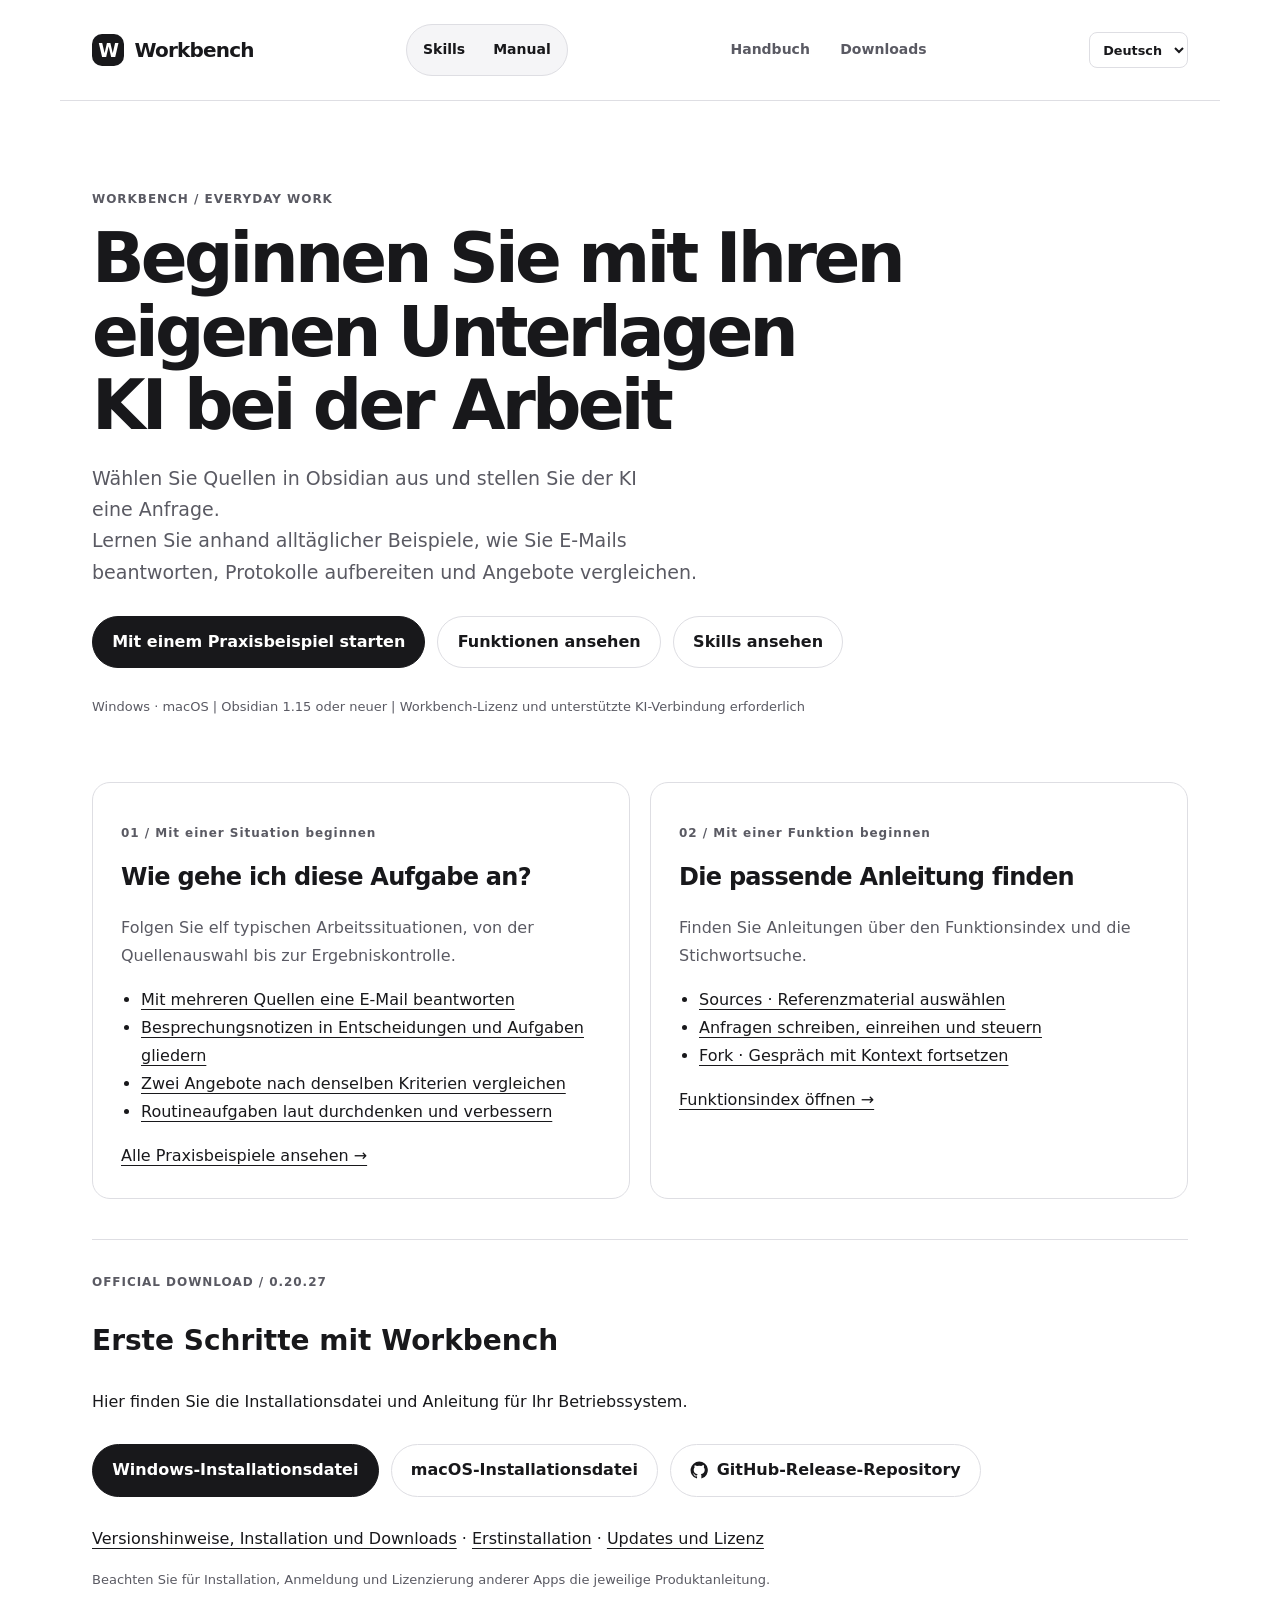
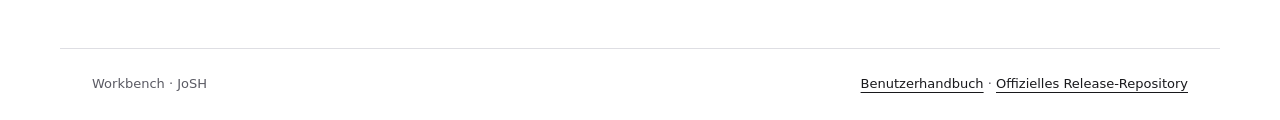
==== commit 7743c525: "Publish Workbench 0.20.27 website and manual" ====
--- a/docs/de/index.html
+++ b/docs/de/index.html
@@ -119,7 +119,7 @@
 <header><a class="brand" href="/"><span aria-hidden="true">W</span>Workbench</a><nav class="site-switch" aria-label="Workbench sites"><a href="https://skills.adroit-workbench.pages.dev/">Skills</a><a href="/manual/de/">Manual</a></nav><nav aria-label="Hauptmenü"><a href="/manual/de/">Handbuch</a><a href="#download">Downloads</a></nav><select id="site-language" class="site-language" aria-label="Sprache"><option value="en" lang="en">English</option><option value="ko" lang="ko">한국어</option><option value="de" lang="de" selected>Deutsch</option></select></header>
 <main><section class="hero"><p class="eyebrow">WORKBENCH / EVERYDAY WORK</p><h1>Beginnen Sie mit Ihren eigenen Unterlagen<br>KI bei der Arbeit</h1><p class="lead">Wählen Sie Quellen in Obsidian aus und stellen Sie der KI eine Anfrage.<br>Lernen Sie anhand alltäglicher Beispiele, wie Sie E-Mails beantworten, Protokolle aufbereiten und Angebote vergleichen.</p><div class="actions"><a class="button" href="/manual/de/#cases">Mit einem Praxisbeispiel starten</a><a class="button secondary" href="/manual/de/#INDEX">Funktionen ansehen</a><a class="button secondary" href="https://skills.adroit-workbench.pages.dev/">Skills ansehen</a></div><p class="quiet">Windows · macOS | Obsidian 1.15 oder neuer | Workbench-Lizenz und unterstützte KI-Verbindung erforderlich</p></section>
 <div class="grid"><section class="card"><p class="eyebrow">01 / Mit einer Situation beginnen</p><h2>Wie gehe ich diese Aufgabe an?</h2><p>Folgen Sie elf typischen Arbeitssituationen, von der Quellenauswahl bis zur Ergebniskontrolle.</p><ul><li><a href="/manual/de/#UC01">Mit mehreren Quellen eine E-Mail beantworten</a></li><li><a href="/manual/de/#UC02">Besprechungsnotizen in Entscheidungen und Aufgaben gliedern</a></li><li><a href="/manual/de/#UC03">Zwei Angebote nach denselben Kriterien vergleichen</a></li><li><a href="/manual/de/#UC11">Routineaufgaben laut durchdenken und verbessern</a></li></ul><a href="/manual/de/#cases">Alle Praxisbeispiele ansehen →</a></section><section class="card"><p class="eyebrow">02 / Mit einer Funktion beginnen</p><h2>Die passende Anleitung finden</h2><p>Finden Sie Anleitungen über den Funktionsindex und die Stichwortsuche.</p><ul><li><a href="/manual/de/#F02">Sources · Referenzmaterial auswählen</a></li><li><a href="/manual/de/#F04">Anfragen schreiben, einreihen und steuern</a></li><li><a href="/manual/de/#F10">Fork · Gespräch mit Kontext fortsetzen</a></li></ul><a href="/manual/de/#INDEX">Funktionsindex öffnen →</a></section></div>
-<section id="download"><p class="eyebrow">OFFICIAL DOWNLOAD / 0.20.26</p><h2>Erste Schritte mit Workbench</h2><p>Hier finden Sie die Installationsdatei und Anleitung für Ihr Betriebssystem.</p><div class="actions"><a class="button" href="https://github.com/adroit-workbench/workbench-releases/releases/download/v0.20.26/Workbench-0.20.26-Windows-x64-Setup.exe">Windows-Installationsdatei</a><a class="button secondary" href="https://github.com/adroit-workbench/workbench-releases/releases/download/v0.20.26/Workbench-0.20.26-macOS-universal.zip">macOS-Installationsdatei</a><a class="button secondary release-repository" href="https://github.com/adroit-workbench/workbench-releases"><svg viewBox="0 0 24 24" aria-hidden="true" focusable="false"><path d="M12 .75a11.25 11.25 0 0 0-3.56 21.92c.56.1.77-.24.77-.54v-2.09c-3.13.68-3.79-1.33-3.79-1.33-.51-1.3-1.25-1.64-1.25-1.64-1.02-.7.08-.69.08-.69 1.13.08 1.73 1.16 1.73 1.16 1.01 1.72 2.64 1.22 3.29.93.1-.73.39-1.22.71-1.5-2.5-.28-5.13-1.25-5.13-5.56 0-1.23.44-2.23 1.16-3.02-.12-.29-.5-1.43.11-2.98 0 0 .95-.3 3.09 1.15a10.7 10.7 0 0 1 5.62 0c2.15-1.46 3.09-1.15 3.09-1.15.62 1.55.23 2.69.11 2.98.72.79 1.16 1.79 1.16 3.02 0 4.32-2.63 5.27-5.14 5.55.4.35.76 1.04.76 2.1v3.07c0 .3.2.65.78.54A11.25 11.25 0 0 0 12 .75Z"/></svg>GitHub-Release-Repository</a></div><p><a href="https://github.com/adroit-workbench/workbench-releases/releases/tag/v0.20.26">Versionshinweise, Installation und Downloads</a> · <a href="/manual/de/#F01">Erstinstallation</a> · <a href="/manual/de/#F19">Updates und Lizenz</a></p><p class="quiet">Beachten Sie für Installation, Anmeldung und Lizenzierung anderer Apps die jeweilige Produktanleitung.</p></section>
+<section id="download"><p class="eyebrow">OFFICIAL DOWNLOAD / 0.20.27</p><h2>Erste Schritte mit Workbench</h2><p>Hier finden Sie die Installationsdatei und Anleitung für Ihr Betriebssystem.</p><div class="actions"><a class="button" href="https://github.com/adroit-workbench/workbench-releases/releases/download/v0.20.27/Workbench-0.20.27-Windows-x64-Setup.exe">Windows-Installationsdatei</a><a class="button secondary" href="https://github.com/adroit-workbench/workbench-releases/releases/download/v0.20.27/Workbench-0.20.27-macOS-universal.zip">macOS-Installationsdatei</a><a class="button secondary release-repository" href="https://github.com/adroit-workbench/workbench-releases"><svg viewBox="0 0 24 24" aria-hidden="true" focusable="false"><path d="M12 .75a11.25 11.25 0 0 0-3.56 21.92c.56.1.77-.24.77-.54v-2.09c-3.13.68-3.79-1.33-3.79-1.33-.51-1.3-1.25-1.64-1.25-1.64-1.02-.7.08-.69.08-.69 1.13.08 1.73 1.16 1.73 1.16 1.01 1.72 2.64 1.22 3.29.93.1-.73.39-1.22.71-1.5-2.5-.28-5.13-1.25-5.13-5.56 0-1.23.44-2.23 1.16-3.02-.12-.29-.5-1.43.11-2.98 0 0 .95-.3 3.09 1.15a10.7 10.7 0 0 1 5.62 0c2.15-1.46 3.09-1.15 3.09-1.15.62 1.55.23 2.69.11 2.98.72.79 1.16 1.79 1.16 3.02 0 4.32-2.63 5.27-5.14 5.55.4.35.76 1.04.76 2.1v3.07c0 .3.2.65.78.54A11.25 11.25 0 0 0 12 .75Z"/></svg>GitHub-Release-Repository</a></div><p><a href="https://github.com/adroit-workbench/workbench-releases/releases/tag/v0.20.27">Versionshinweise, Installation und Downloads</a> · <a href="/manual/de/#F01">Erstinstallation</a> · <a href="/manual/de/#F19">Updates und Lizenz</a></p><p class="quiet">Beachten Sie für Installation, Anmeldung und Lizenzierung anderer Apps die jeweilige Produktanleitung.</p></section>
 </main>
 <footer><span>Workbench · JoSH</span><span><a href="/manual/de/">Benutzerhandbuch</a> · <a href="https://github.com/adroit-workbench/workbench-releases">Offizielles Release-Repository</a></span></footer><script data-site-switch>const siteHeader = document.querySelector('header');
 new ResizeObserver(() => {
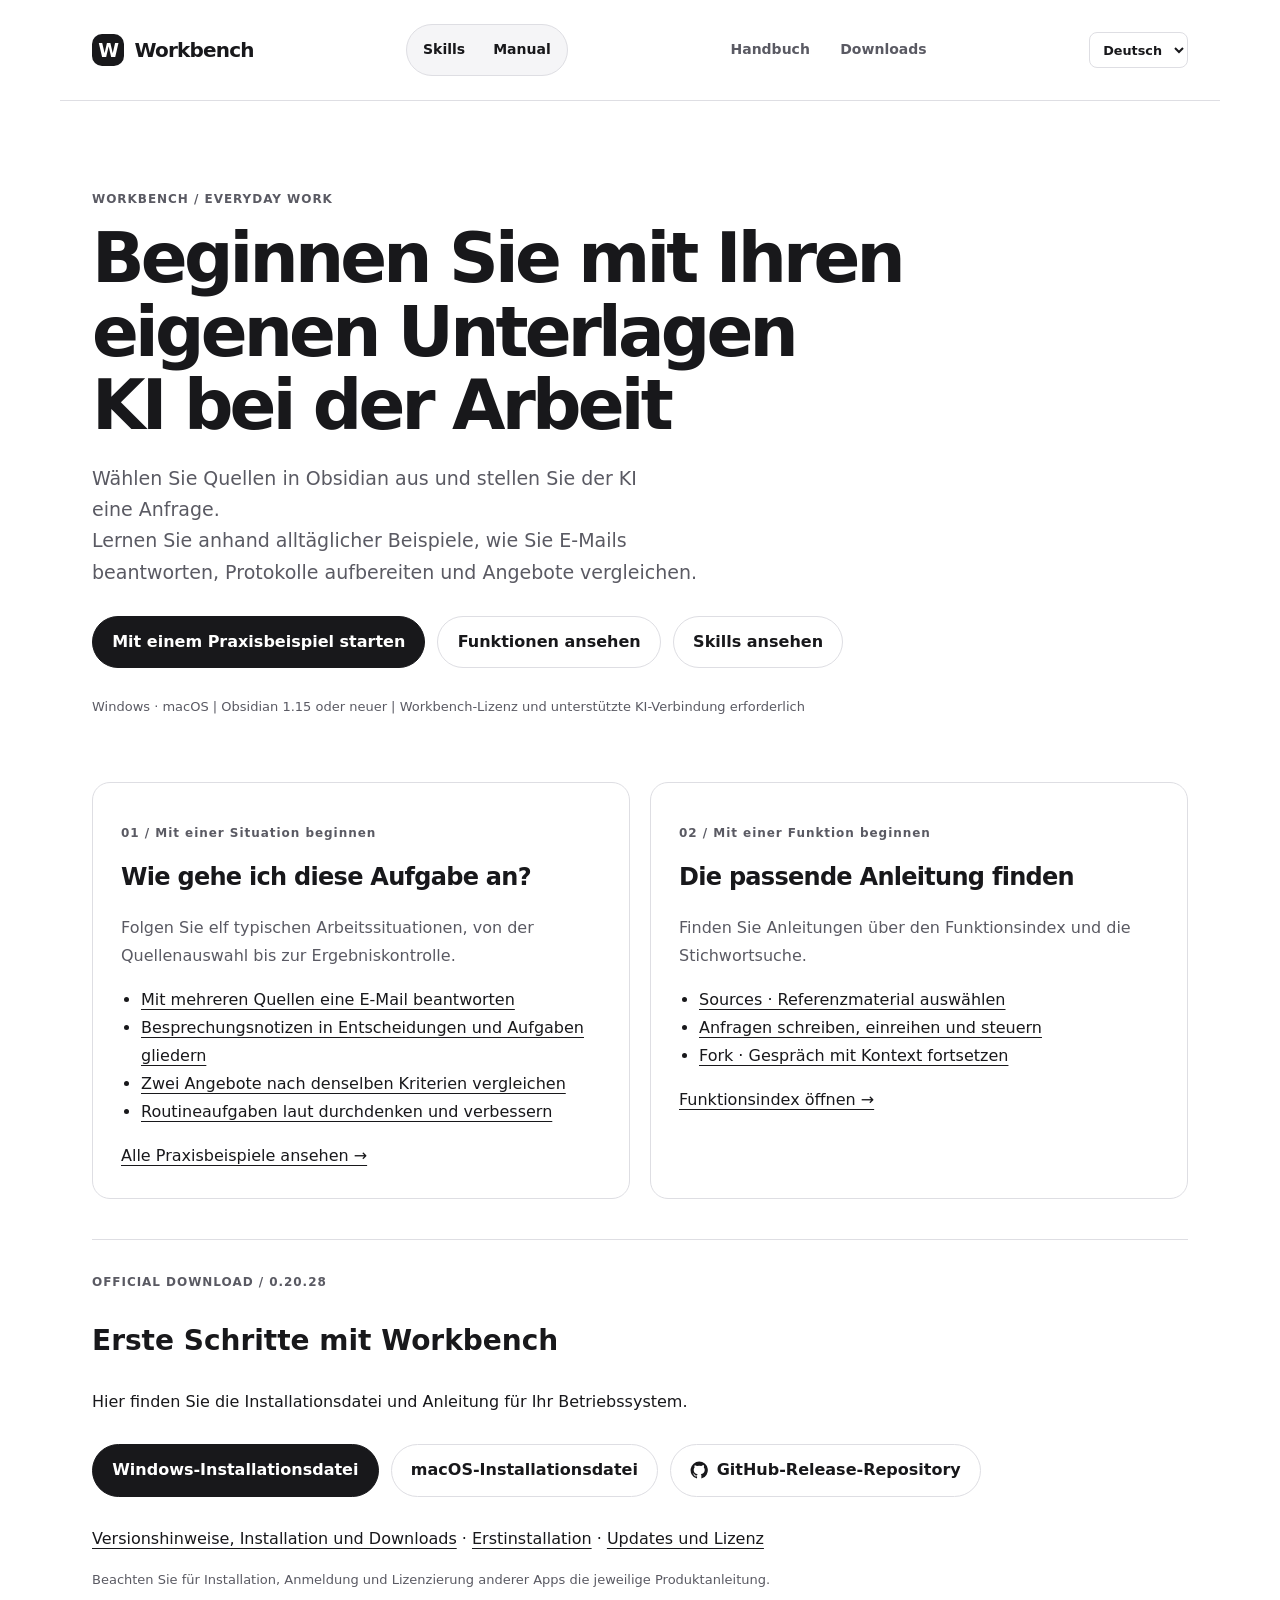
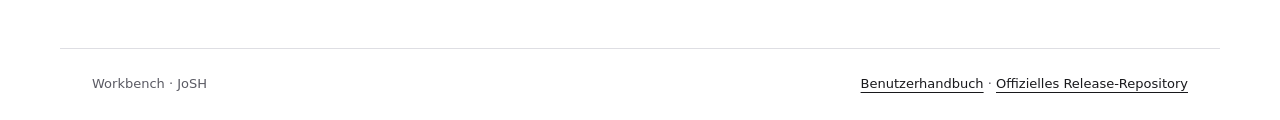
==== commit 500eb90d: "Publish Workbench 0.20.28 website and manual" ====
--- a/docs/de/index.html
+++ b/docs/de/index.html
@@ -119,7 +119,7 @@
 <header><a class="brand" href="/"><span aria-hidden="true">W</span>Workbench</a><nav class="site-switch" aria-label="Workbench sites"><a href="https://skills.adroit-workbench.pages.dev/">Skills</a><a href="/manual/de/">Manual</a></nav><nav aria-label="Hauptmenü"><a href="/manual/de/">Handbuch</a><a href="#download">Downloads</a></nav><select id="site-language" class="site-language" aria-label="Sprache"><option value="en" lang="en">English</option><option value="ko" lang="ko">한국어</option><option value="de" lang="de" selected>Deutsch</option></select></header>
 <main><section class="hero"><p class="eyebrow">WORKBENCH / EVERYDAY WORK</p><h1>Beginnen Sie mit Ihren eigenen Unterlagen<br>KI bei der Arbeit</h1><p class="lead">Wählen Sie Quellen in Obsidian aus und stellen Sie der KI eine Anfrage.<br>Lernen Sie anhand alltäglicher Beispiele, wie Sie E-Mails beantworten, Protokolle aufbereiten und Angebote vergleichen.</p><div class="actions"><a class="button" href="/manual/de/#cases">Mit einem Praxisbeispiel starten</a><a class="button secondary" href="/manual/de/#INDEX">Funktionen ansehen</a><a class="button secondary" href="https://skills.adroit-workbench.pages.dev/">Skills ansehen</a></div><p class="quiet">Windows · macOS | Obsidian 1.15 oder neuer | Workbench-Lizenz und unterstützte KI-Verbindung erforderlich</p></section>
 <div class="grid"><section class="card"><p class="eyebrow">01 / Mit einer Situation beginnen</p><h2>Wie gehe ich diese Aufgabe an?</h2><p>Folgen Sie elf typischen Arbeitssituationen, von der Quellenauswahl bis zur Ergebniskontrolle.</p><ul><li><a href="/manual/de/#UC01">Mit mehreren Quellen eine E-Mail beantworten</a></li><li><a href="/manual/de/#UC02">Besprechungsnotizen in Entscheidungen und Aufgaben gliedern</a></li><li><a href="/manual/de/#UC03">Zwei Angebote nach denselben Kriterien vergleichen</a></li><li><a href="/manual/de/#UC11">Routineaufgaben laut durchdenken und verbessern</a></li></ul><a href="/manual/de/#cases">Alle Praxisbeispiele ansehen →</a></section><section class="card"><p class="eyebrow">02 / Mit einer Funktion beginnen</p><h2>Die passende Anleitung finden</h2><p>Finden Sie Anleitungen über den Funktionsindex und die Stichwortsuche.</p><ul><li><a href="/manual/de/#F02">Sources · Referenzmaterial auswählen</a></li><li><a href="/manual/de/#F04">Anfragen schreiben, einreihen und steuern</a></li><li><a href="/manual/de/#F10">Fork · Gespräch mit Kontext fortsetzen</a></li></ul><a href="/manual/de/#INDEX">Funktionsindex öffnen →</a></section></div>
-<section id="download"><p class="eyebrow">OFFICIAL DOWNLOAD / 0.20.27</p><h2>Erste Schritte mit Workbench</h2><p>Hier finden Sie die Installationsdatei und Anleitung für Ihr Betriebssystem.</p><div class="actions"><a class="button" href="https://github.com/adroit-workbench/workbench-releases/releases/download/v0.20.27/Workbench-0.20.27-Windows-x64-Setup.exe">Windows-Installationsdatei</a><a class="button secondary" href="https://github.com/adroit-workbench/workbench-releases/releases/download/v0.20.27/Workbench-0.20.27-macOS-universal.zip">macOS-Installationsdatei</a><a class="button secondary release-repository" href="https://github.com/adroit-workbench/workbench-releases"><svg viewBox="0 0 24 24" aria-hidden="true" focusable="false"><path d="M12 .75a11.25 11.25 0 0 0-3.56 21.92c.56.1.77-.24.77-.54v-2.09c-3.13.68-3.79-1.33-3.79-1.33-.51-1.3-1.25-1.64-1.25-1.64-1.02-.7.08-.69.08-.69 1.13.08 1.73 1.16 1.73 1.16 1.01 1.72 2.64 1.22 3.29.93.1-.73.39-1.22.71-1.5-2.5-.28-5.13-1.25-5.13-5.56 0-1.23.44-2.23 1.16-3.02-.12-.29-.5-1.43.11-2.98 0 0 .95-.3 3.09 1.15a10.7 10.7 0 0 1 5.62 0c2.15-1.46 3.09-1.15 3.09-1.15.62 1.55.23 2.69.11 2.98.72.79 1.16 1.79 1.16 3.02 0 4.32-2.63 5.27-5.14 5.55.4.35.76 1.04.76 2.1v3.07c0 .3.2.65.78.54A11.25 11.25 0 0 0 12 .75Z"/></svg>GitHub-Release-Repository</a></div><p><a href="https://github.com/adroit-workbench/workbench-releases/releases/tag/v0.20.27">Versionshinweise, Installation und Downloads</a> · <a href="/manual/de/#F01">Erstinstallation</a> · <a href="/manual/de/#F19">Updates und Lizenz</a></p><p class="quiet">Beachten Sie für Installation, Anmeldung und Lizenzierung anderer Apps die jeweilige Produktanleitung.</p></section>
+<section id="download"><p class="eyebrow">OFFICIAL DOWNLOAD / 0.20.28</p><h2>Erste Schritte mit Workbench</h2><p>Hier finden Sie die Installationsdatei und Anleitung für Ihr Betriebssystem.</p><div class="actions"><a class="button" href="https://github.com/adroit-workbench/workbench-releases/releases/download/v0.20.28/Workbench-0.20.28-Windows-x64-Setup.exe">Windows-Installationsdatei</a><a class="button secondary" href="https://github.com/adroit-workbench/workbench-releases/releases/download/v0.20.28/Workbench-0.20.28-macOS-universal.zip">macOS-Installationsdatei</a><a class="button secondary release-repository" href="https://github.com/adroit-workbench/workbench-releases"><svg viewBox="0 0 24 24" aria-hidden="true" focusable="false"><path d="M12 .75a11.25 11.25 0 0 0-3.56 21.92c.56.1.77-.24.77-.54v-2.09c-3.13.68-3.79-1.33-3.79-1.33-.51-1.3-1.25-1.64-1.25-1.64-1.02-.7.08-.69.08-.69 1.13.08 1.73 1.16 1.73 1.16 1.01 1.72 2.64 1.22 3.29.93.1-.73.39-1.22.71-1.5-2.5-.28-5.13-1.25-5.13-5.56 0-1.23.44-2.23 1.16-3.02-.12-.29-.5-1.43.11-2.98 0 0 .95-.3 3.09 1.15a10.7 10.7 0 0 1 5.62 0c2.15-1.46 3.09-1.15 3.09-1.15.62 1.55.23 2.69.11 2.98.72.79 1.16 1.79 1.16 3.02 0 4.32-2.63 5.27-5.14 5.55.4.35.76 1.04.76 2.1v3.07c0 .3.2.65.78.54A11.25 11.25 0 0 0 12 .75Z"/></svg>GitHub-Release-Repository</a></div><p><a href="https://github.com/adroit-workbench/workbench-releases/releases/tag/v0.20.28">Versionshinweise, Installation und Downloads</a> · <a href="/manual/de/#F01">Erstinstallation</a> · <a href="/manual/de/#F19">Updates und Lizenz</a></p><p class="quiet">Beachten Sie für Installation, Anmeldung und Lizenzierung anderer Apps die jeweilige Produktanleitung.</p></section>
 </main>
 <footer><span>Workbench · JoSH</span><span><a href="/manual/de/">Benutzerhandbuch</a> · <a href="https://github.com/adroit-workbench/workbench-releases">Offizielles Release-Repository</a></span></footer><script data-site-switch>const siteHeader = document.querySelector('header');
 new ResizeObserver(() => {
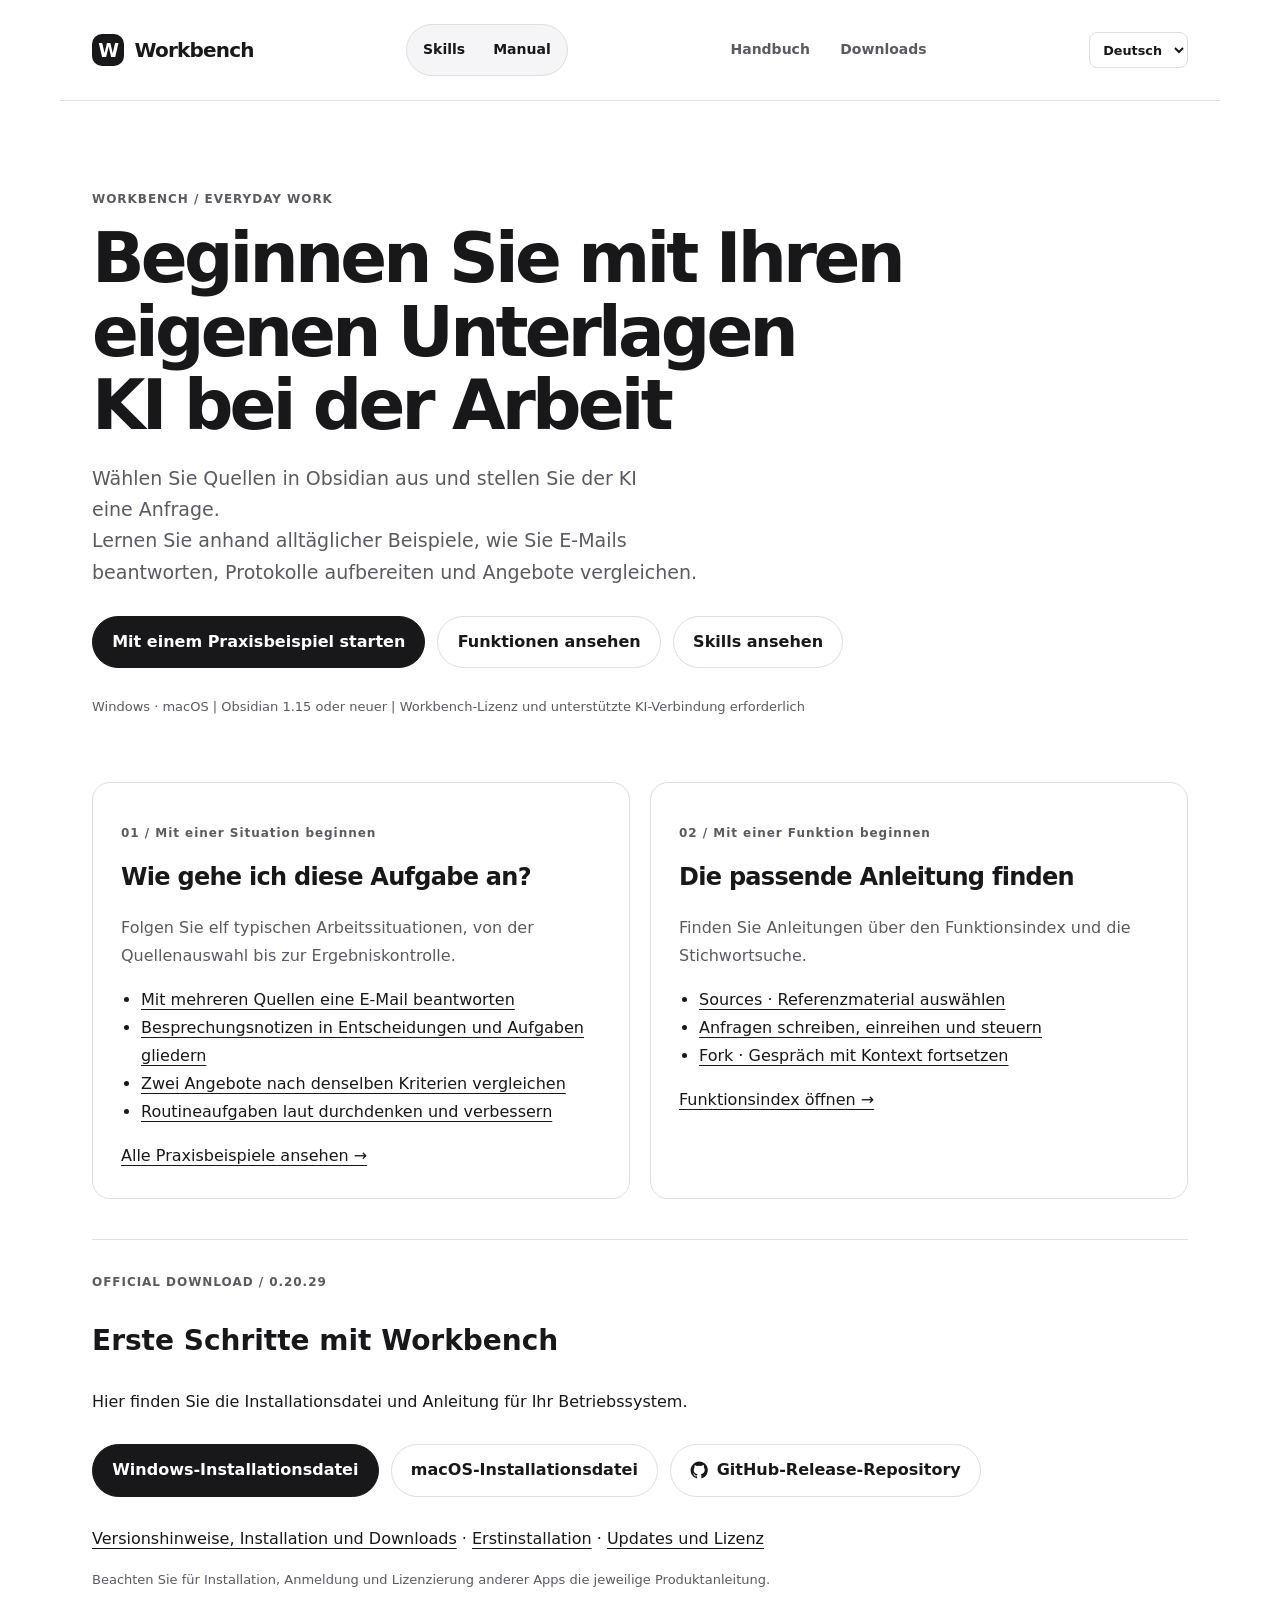
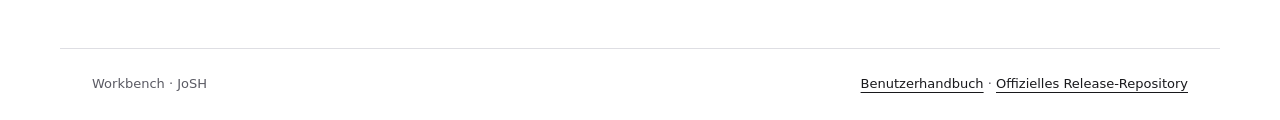
==== commit 93f416a7: "Publish Workbench 0.20.29 website and manual" ====
--- a/docs/de/index.html
+++ b/docs/de/index.html
@@ -119,7 +119,7 @@
 <header><a class="brand" href="/"><span aria-hidden="true">W</span>Workbench</a><nav class="site-switch" aria-label="Workbench sites"><a href="https://skills.adroit-workbench.pages.dev/">Skills</a><a href="/manual/de/">Manual</a></nav><nav aria-label="Hauptmenü"><a href="/manual/de/">Handbuch</a><a href="#download">Downloads</a></nav><select id="site-language" class="site-language" aria-label="Sprache"><option value="en" lang="en">English</option><option value="ko" lang="ko">한국어</option><option value="de" lang="de" selected>Deutsch</option></select></header>
 <main><section class="hero"><p class="eyebrow">WORKBENCH / EVERYDAY WORK</p><h1>Beginnen Sie mit Ihren eigenen Unterlagen<br>KI bei der Arbeit</h1><p class="lead">Wählen Sie Quellen in Obsidian aus und stellen Sie der KI eine Anfrage.<br>Lernen Sie anhand alltäglicher Beispiele, wie Sie E-Mails beantworten, Protokolle aufbereiten und Angebote vergleichen.</p><div class="actions"><a class="button" href="/manual/de/#cases">Mit einem Praxisbeispiel starten</a><a class="button secondary" href="/manual/de/#INDEX">Funktionen ansehen</a><a class="button secondary" href="https://skills.adroit-workbench.pages.dev/">Skills ansehen</a></div><p class="quiet">Windows · macOS | Obsidian 1.15 oder neuer | Workbench-Lizenz und unterstützte KI-Verbindung erforderlich</p></section>
 <div class="grid"><section class="card"><p class="eyebrow">01 / Mit einer Situation beginnen</p><h2>Wie gehe ich diese Aufgabe an?</h2><p>Folgen Sie elf typischen Arbeitssituationen, von der Quellenauswahl bis zur Ergebniskontrolle.</p><ul><li><a href="/manual/de/#UC01">Mit mehreren Quellen eine E-Mail beantworten</a></li><li><a href="/manual/de/#UC02">Besprechungsnotizen in Entscheidungen und Aufgaben gliedern</a></li><li><a href="/manual/de/#UC03">Zwei Angebote nach denselben Kriterien vergleichen</a></li><li><a href="/manual/de/#UC11">Routineaufgaben laut durchdenken und verbessern</a></li></ul><a href="/manual/de/#cases">Alle Praxisbeispiele ansehen →</a></section><section class="card"><p class="eyebrow">02 / Mit einer Funktion beginnen</p><h2>Die passende Anleitung finden</h2><p>Finden Sie Anleitungen über den Funktionsindex und die Stichwortsuche.</p><ul><li><a href="/manual/de/#F02">Sources · Referenzmaterial auswählen</a></li><li><a href="/manual/de/#F04">Anfragen schreiben, einreihen und steuern</a></li><li><a href="/manual/de/#F10">Fork · Gespräch mit Kontext fortsetzen</a></li></ul><a href="/manual/de/#INDEX">Funktionsindex öffnen →</a></section></div>
-<section id="download"><p class="eyebrow">OFFICIAL DOWNLOAD / 0.20.28</p><h2>Erste Schritte mit Workbench</h2><p>Hier finden Sie die Installationsdatei und Anleitung für Ihr Betriebssystem.</p><div class="actions"><a class="button" href="https://github.com/adroit-workbench/workbench-releases/releases/download/v0.20.28/Workbench-0.20.28-Windows-x64-Setup.exe">Windows-Installationsdatei</a><a class="button secondary" href="https://github.com/adroit-workbench/workbench-releases/releases/download/v0.20.28/Workbench-0.20.28-macOS-universal.zip">macOS-Installationsdatei</a><a class="button secondary release-repository" href="https://github.com/adroit-workbench/workbench-releases"><svg viewBox="0 0 24 24" aria-hidden="true" focusable="false"><path d="M12 .75a11.25 11.25 0 0 0-3.56 21.92c.56.1.77-.24.77-.54v-2.09c-3.13.68-3.79-1.33-3.79-1.33-.51-1.3-1.25-1.64-1.25-1.64-1.02-.7.08-.69.08-.69 1.13.08 1.73 1.16 1.73 1.16 1.01 1.72 2.64 1.22 3.29.93.1-.73.39-1.22.71-1.5-2.5-.28-5.13-1.25-5.13-5.56 0-1.23.44-2.23 1.16-3.02-.12-.29-.5-1.43.11-2.98 0 0 .95-.3 3.09 1.15a10.7 10.7 0 0 1 5.62 0c2.15-1.46 3.09-1.15 3.09-1.15.62 1.55.23 2.69.11 2.98.72.79 1.16 1.79 1.16 3.02 0 4.32-2.63 5.27-5.14 5.55.4.35.76 1.04.76 2.1v3.07c0 .3.2.65.78.54A11.25 11.25 0 0 0 12 .75Z"/></svg>GitHub-Release-Repository</a></div><p><a href="https://github.com/adroit-workbench/workbench-releases/releases/tag/v0.20.28">Versionshinweise, Installation und Downloads</a> · <a href="/manual/de/#F01">Erstinstallation</a> · <a href="/manual/de/#F19">Updates und Lizenz</a></p><p class="quiet">Beachten Sie für Installation, Anmeldung und Lizenzierung anderer Apps die jeweilige Produktanleitung.</p></section>
+<section id="download"><p class="eyebrow">OFFICIAL DOWNLOAD / 0.20.29</p><h2>Erste Schritte mit Workbench</h2><p>Hier finden Sie die Installationsdatei und Anleitung für Ihr Betriebssystem.</p><div class="actions"><a class="button" href="https://github.com/adroit-workbench/workbench-releases/releases/download/v0.20.29/Workbench-0.20.29-Windows-x64-Setup.exe">Windows-Installationsdatei</a><a class="button secondary" href="https://github.com/adroit-workbench/workbench-releases/releases/download/v0.20.29/Workbench-0.20.29-macOS-universal.zip">macOS-Installationsdatei</a><a class="button secondary release-repository" href="https://github.com/adroit-workbench/workbench-releases"><svg viewBox="0 0 24 24" aria-hidden="true" focusable="false"><path d="M12 .75a11.25 11.25 0 0 0-3.56 21.92c.56.1.77-.24.77-.54v-2.09c-3.13.68-3.79-1.33-3.79-1.33-.51-1.3-1.25-1.64-1.25-1.64-1.02-.7.08-.69.08-.69 1.13.08 1.73 1.16 1.73 1.16 1.01 1.72 2.64 1.22 3.29.93.1-.73.39-1.22.71-1.5-2.5-.28-5.13-1.25-5.13-5.56 0-1.23.44-2.23 1.16-3.02-.12-.29-.5-1.43.11-2.98 0 0 .95-.3 3.09 1.15a10.7 10.7 0 0 1 5.62 0c2.15-1.46 3.09-1.15 3.09-1.15.62 1.55.23 2.69.11 2.98.72.79 1.16 1.79 1.16 3.02 0 4.32-2.63 5.27-5.14 5.55.4.35.76 1.04.76 2.1v3.07c0 .3.2.65.78.54A11.25 11.25 0 0 0 12 .75Z"/></svg>GitHub-Release-Repository</a></div><p><a href="https://github.com/adroit-workbench/workbench-releases/releases/tag/v0.20.29">Versionshinweise, Installation und Downloads</a> · <a href="/manual/de/#F01">Erstinstallation</a> · <a href="/manual/de/#F19">Updates und Lizenz</a></p><p class="quiet">Beachten Sie für Installation, Anmeldung und Lizenzierung anderer Apps die jeweilige Produktanleitung.</p></section>
 </main>
 <footer><span>Workbench · JoSH</span><span><a href="/manual/de/">Benutzerhandbuch</a> · <a href="https://github.com/adroit-workbench/workbench-releases">Offizielles Release-Repository</a></span></footer><script data-site-switch>const siteHeader = document.querySelector('header');
 new ResizeObserver(() => {
